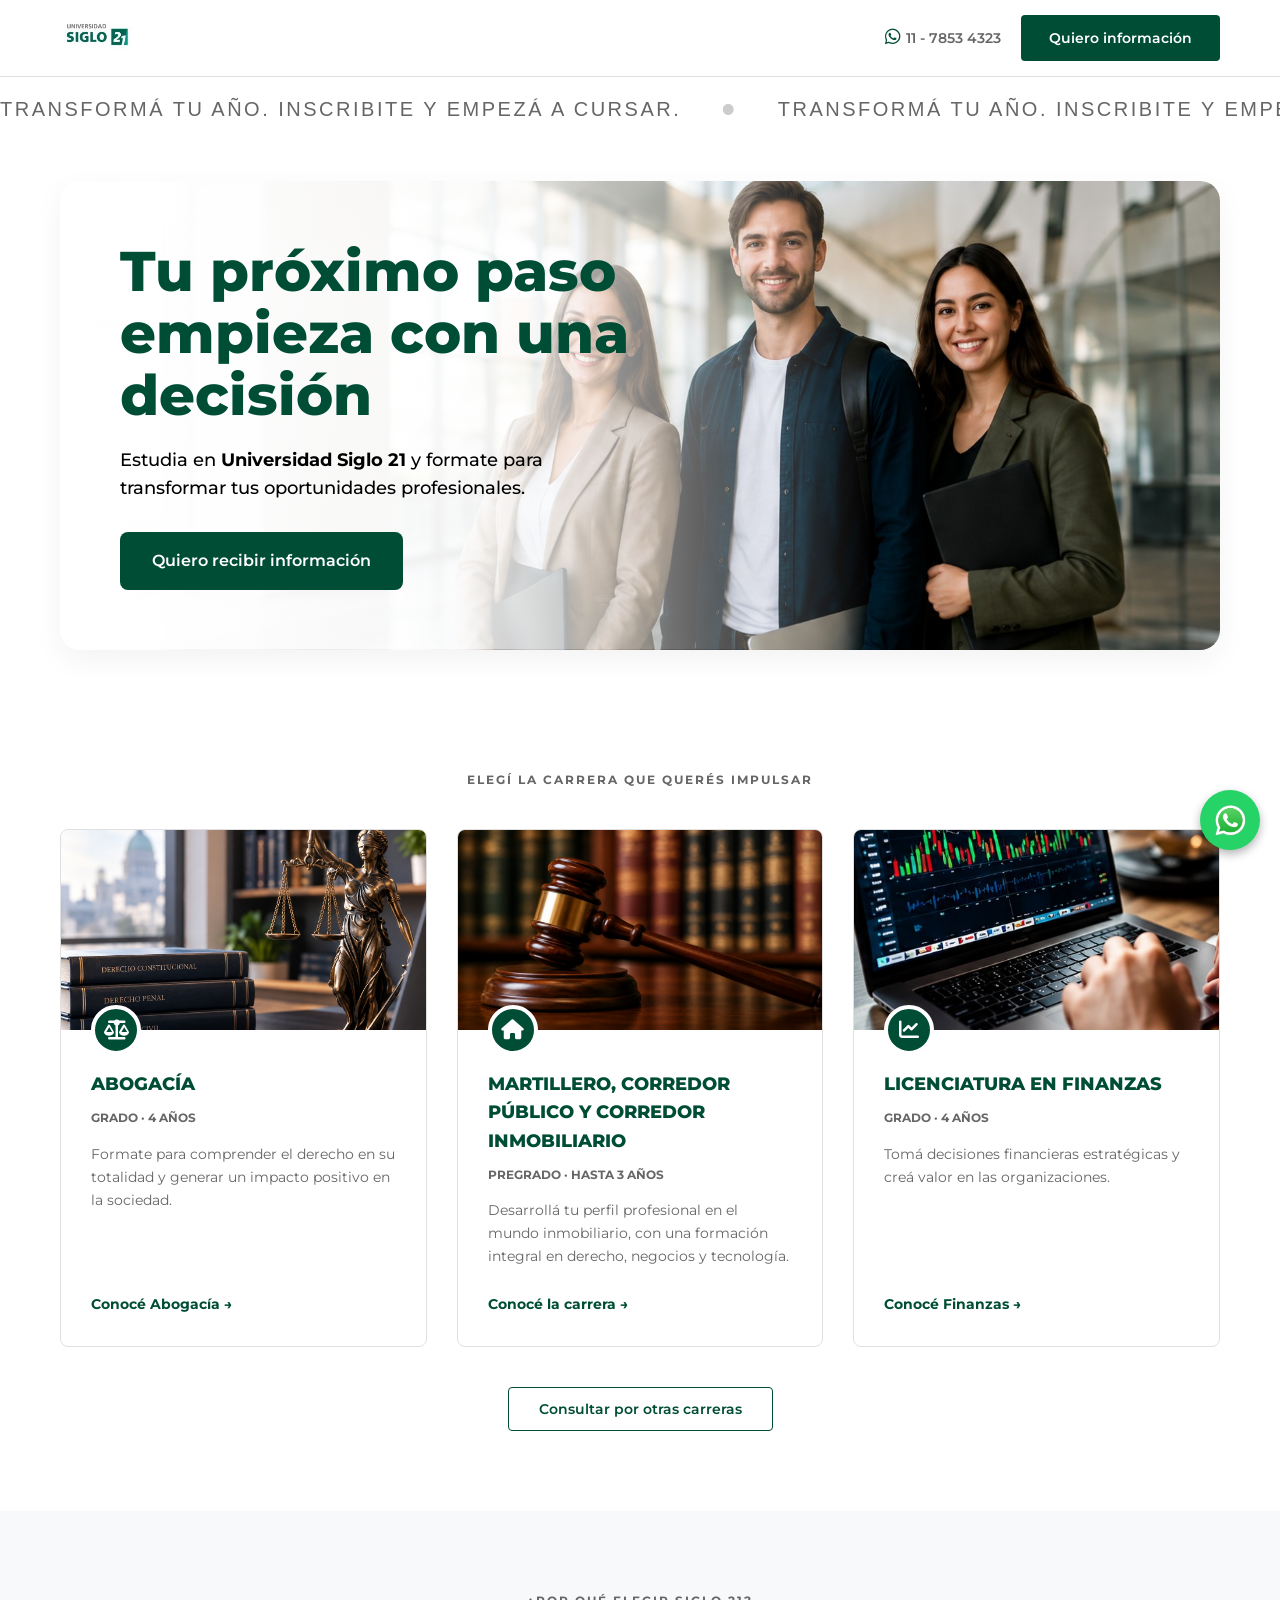
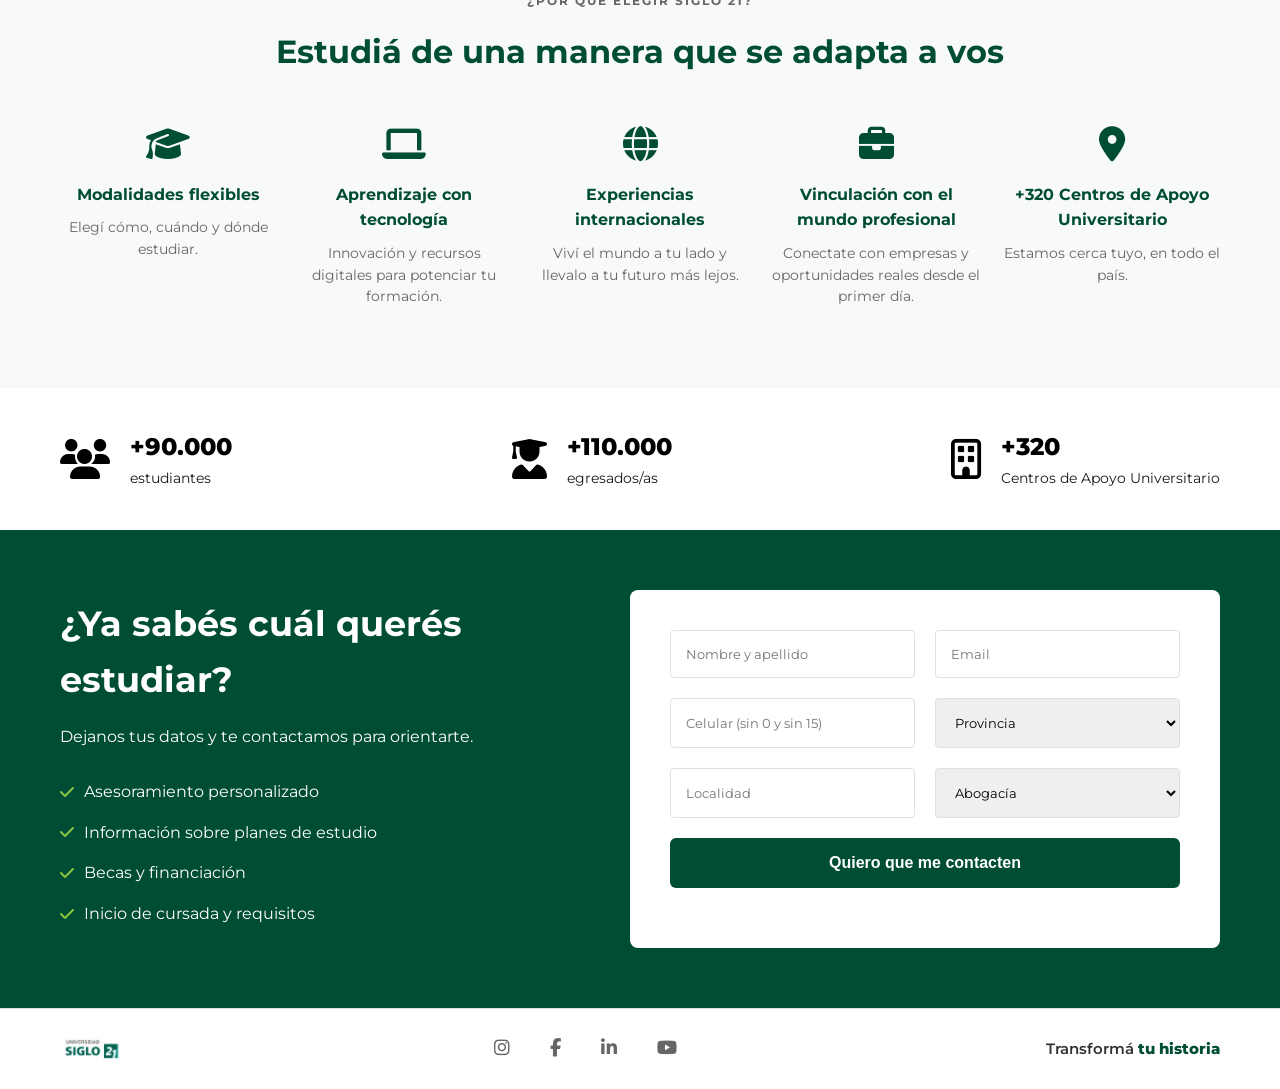
==== index.html @ b7676c25 "version ultima final" ====
<!DOCTYPE html>
<html lang="es">
<head>
    <meta charset="UTF-8">
    <meta name="viewport" content="width=device-width, initial-scale=1.0">
    <title>Inscripciones - Universidad Siglo 21</title>
    <!-- Fuente institucional (Montserrat) -->
    <link href="https://fonts.googleapis.com/css2?family=Montserrat:wght@400;600;700;800&display=swap" rel="stylesheet">
    <!-- Íconos -->
    <link rel="stylesheet" href="https://cdnjs.cloudflare.com/ajax/libs/font-awesome/6.4.0/css/all.min.css">
    <!-- Archivo de estilos -->
    <link rel="stylesheet" href="styles.css">
</head>
<body>

    <!-- HEADER -->
    <header class="header">
        <div class="container header-container">
            <div class="logo">
                <img src="image/logo.png" alt="Universidad Siglo 21">
            </div>
            <div class="header-contact hidden-mobile">
                <a href="https://wa.me/5491178534323?text=Hola%20quiero%20más%20información%20sobre%20las%20carreras" target="_blank" class="whatsapp-link">
                <span class="phone"><i class="fa-brands fa-whatsapp"></i>11 - 7853 4323</span>
                </a>
                <a href="#formulario" class="btn btn-primary">Quiero información</a>
            </div>
        </div>
    </header>

        <!-- MARQUESINA -->

    <div class="marquee-container">
        <div class="marquee-track">
            <!-- Primer bloque de texto -->
            <div class="marquee-content">
                <span>Transformá tu año. Inscribite y empezá a cursar.</span>
                <span class="separator">•</span>
                <span>Transformá tu año. Inscribite y empezá a cursar.</span>
                <span class="separator">•</span>
                <span>Transformá tu año. Inscribite y empezá a cursar.</span>
                <span class="separator">•</span>
            </div>
            <!-- Segundo bloque (clonado para el bucle infinito) -->
            <div class="marquee-content">
                <span>Transformá tu año. Inscribite y empezá a cursar.</span>
                <span class="separator">•</span>
                <span>Transformá tu año. Inscribite y empezá a cursar.</span>
                <span class="separator">•</span>
                <span>Transformá tu año. Inscribite y empezá a cursar.</span>
                <span class="separator">•</span>
            </div>
        </div>
    </div>

    <!-- HERO SECTION -->
    <section class="hero-section">
        <div class="container">
            <div class="hero-banner">
                <div class="hero-content">
                    <h1>Tu próximo paso empieza con una decisión</h1>
                    <p>Estudia en <b>Universidad Siglo 21</b> y formate para transformar tus oportunidades profesionales.</p>
                    <a href="#formulario" class="btn btn-primary btn-large">Quiero recibir información</a>
                </div>
            </div>
        </div>
    </section>

    <!-- CARRERAS SECTION -->
    <section class="carreras">
        <div class="container">
            <p class="subtitle text-center">ELEGÍ LA CARRERA QUE QUERÉS IMPULSAR</p>
            
            <div class="cards-grid">
                <!-- Abogacía -->
                <div class="card">
                    <div class="card-img">
                        <img src="image/abogacia2.jpg" alt="Abogacía">
                        <div class="card-icon"><i class="fa-solid fa-scale-balanced"></i></div>
                    </div>
                    <div class="card-content">
                        <h3>ABOGACÍA</h3>
                        <p class="degree">GRADO · 4 AÑOS</p>
                        <p class="desc">Formate para comprender el derecho en su totalidad y generar un impacto positivo en la sociedad.</p>
                        <a href="abogacia-detalles.html" class="link-arrow">Conocé Abogacía &rarr;</a>
                    </div>
                </div>

                <!-- Martillero -->
                <div class="card">
                    <div class="card-img">
                        <img src="image/martillero2.jpg" alt="Martillero">
                        <div class="card-icon"><i class="fa-solid fa-house"></i></div>
                    </div>
                    <div class="card-content">
                        <h3>MARTILLERO, CORREDOR PÚBLICO Y CORREDOR INMOBILIARIO</h3>
                        <p class="degree">PREGRADO · HASTA 3 AÑOS</p>
                        <p class="desc">Desarrollá tu perfil profesional en el mundo inmobiliario, con una formación integral en derecho, negocios y tecnología.</p>
                        <a href="abogacia-detalles.html" class="link-arrow">Conocé la carrera &rarr;</a>
                    </div>
                </div>

                <!-- Finanzas -->
                <div class="card">
                    <div class="card-img">
                        <img src="image/finanzas.jpg" alt="Finanzas">
                        <div class="card-icon"><i class="fa-solid fa-chart-line"></i></div>
                    </div>
                    <div class="card-content">
                        <h3>LICENCIATURA EN FINANZAS</h3>
                        <p class="degree">GRADO · 4 AÑOS</p>
                        <p class="desc">Tomá decisiones financieras estratégicas y creá valor en las organizaciones.</p>
                        <a href="abogacia-detalles.html" class="link-arrow">Conocé Finanzas &rarr;</a>
                    </div>
                </div>
            </div>
            
            <div class="text-center mt-4">
                <a href="#formulario" class="btn btn-outline">Consultar por otras carreras</a>
            </div>
        </div>
    </section>

    <!-- VENTAJAS SECTION -->
    <section class="ventajas bg-light">
        <div class="container">
            <p class="subtitle text-center">¿POR QUÉ ELEGIR SIGLO 21?</p>
            <h2 class="text-center">Estudiá de una manera que se adapta a vos</h2>
            
            <div class="features-grid">
                <div class="feature-item">
                    <i class="fa-solid fa-graduation-cap"></i>
                    <h4>Modalidades flexibles</h4>
                    <p>Elegí cómo, cuándo y dónde estudiar.</p>
                </div>
                <div class="feature-item">
                    <i class="fa-solid fa-laptop"></i>
                    <h4>Aprendizaje con tecnología</h4>
                    <p>Innovación y recursos digitales para potenciar tu formación.</p>
                </div>
                <div class="feature-item">
                    <i class="fa-solid fa-globe"></i>
                    <h4>Experiencias internacionales</h4>
                    <p>Viví el mundo a tu lado y llevalo a tu futuro más lejos.</p>
                </div>
                <div class="feature-item">
                    <i class="fa-solid fa-briefcase"></i>
                    <h4>Vinculación con el mundo profesional</h4>
                    <p>Conectate con empresas y oportunidades reales desde el primer día.</p>
                </div>
                <div class="feature-item">
                    <i class="fa-solid fa-location-dot"></i>
                    <h4>+320 Centros de Apoyo Universitario</h4>
                    <p>Estamos cerca tuyo, en todo el país.</p>
                </div>
            </div>
        </div>
    </section>

    <!-- STATS BANNER -->
    <section class="stats">
        <div class="container stats-container">
            <div class="stat-item">
                <i class="fa-solid fa-users"></i>
                <div>
                    <strong>+90.000</strong>
                    <span>estudiantes</span>
                </div>
            </div>
            <div class="stat-item">
                <i class="fa-solid fa-user-graduate"></i>
                <div>
                    <strong>+110.000</strong>
                    <span>egresados/as</span>
                </div>
            </div>
            <div class="stat-item">
                <i class="fa-regular fa-building"></i>
                <div>
                    <strong>+320</strong>
                    <span>Centros de Apoyo Universitario</span>
                </div>
            </div>
        </div>
    </section>

    <!-- MODALIDADES SECTION -->
    <!-- <section class="modalidades">
        <div class="container text-center">
            <p class="subtitle">TU CARRERA. TU FORMA DE ESTUDIAR.</p>
            <p class="mod-desc">Elegí la modalidad que mejor se adapta a tu vida.</p>
            
            <div class="mod-grid">
                <div class="mod-item">
                    <div class="mod-icon"><i class="fa-solid fa-laptop"></i></div>
                    <h4>VIRTUAL</h4>
                    <p>Estudiá desde donde estés, con clases en vivo y acceso a nuestra plataforma 24/7.</p>
                </div>
                <div class="mod-item">
                    <div class="mod-icon"><i class="fa-solid fa-users-rectangle"></i></div>
                    <h4>PRESENCIAL</h4>
                    <p>Viví la experiencia universitaria en el aula y compartí con docentes y compañeros.</p>
                </div>
                <div class="mod-item">
                    <div class="mod-icon"><i class="fa-solid fa-desktop"></i></div>
                    <h4>HÍBRIDA</h4>
                    <p>Combiná lo mejor de las dos modalidades y armá tu propio camino de aprendizaje.</p>
                </div>
            </div>
        </div>
    </section> -->

    <!-- FORM SECTION -->
    <section id="formulario" class="contacto-section">
        <div class="container contacto-container">
            <div class="contacto-text">
                <h2>¿Ya sabés cuál querés estudiar?</h2>
                <p>Dejanos tus datos y te contactamos para orientarte.</p>
                <ul class="contacto-list">
                    <li><i class="fa-solid fa-check"></i> Asesoramiento personalizado</li>
                    <li><i class="fa-solid fa-check"></i> Información sobre planes de estudio</li>
                    <li><i class="fa-solid fa-check"></i> Becas y financiación</li>
                    <li><i class="fa-solid fa-check"></i> Inicio de cursada y requisitos</li>
                </ul>
            </div>
            <div class="contacto-form">
                <form action="#">
                    <div class="form-row">
                        <input type="text" placeholder="Nombre y apellido" required>
                        <input type="email" placeholder="Email" required>
                    </div>
                    <div class="form-row">
                        <input type="tel" placeholder="Celular (sin 0 y sin 15)" required>
                        <select required>
                            <option value="" disabled selected>Provincia</option>
                            <option value="Buenos Aires">Buenos Aires</option>
                            <option value="CABA">Ciudad Autónoma de Buenos Aires</option>
                            <option value="Catamarca">Catamarca</option>
                            <option value="Chaco">Chaco</option>
                            <option value="Chubut">Chubut</option>
                            <option value="Córdoba">Córdoba</option>
                            <option value="Corrientes">Corrientes</option>
                            <option value="Entre Ríos">Entre Ríos</option>
                            <option value="Formosa">Formosa</option>
                            <option value="Jujuy">Jujuy</option>
                            <option value="La Pampa">La Pampa</option>
                            <option value="La Rioja">La Rioja</option>
                            <option value="Mendoza">Mendoza</option>
                            <option value="Misiones">Misiones</option>
                            <option value="Neuquén">Neuquén</option>
                            <option value="Río Negro">Río Negro</option>
                            <option value="Salta">Salta</option>
                            <option value="San Juan">San Juan</option>
                            <option value="San Luis">San Luis</option>
                            <option value="Santa Cruz">Santa Cruz</option>
                            <option value="Santa Fe">Santa Fe</option>
                            <option value="Santiago del Estero">Santiago del Estero</option>
                            <option value="Tierra del Fuego">Tierra del Fuego</option>
                            <option value="Tucumán">Tucumán</option>
                        </select>
                    </div>
                    <div class="form-row">
                        <input type="text" placeholder="Localidad" required>
                        <select required>
                            <option value="Abogacía">Abogacía</option>
                            <option value="Actuario">Actuario</option>
                            <option value="Contador Público">Contador Público</option>
                            <option value="Escribanía">Escribanía</option>
                            <option value="Ingeniería en Innovación y Desarrollo">Ingeniería en Innovación y Desarrollo</option>
                            <option value="Licenciatura en Administración">Licenciatura en Administración</option>
                            <option value="Licenciatura en Administración Agraria">Licenciatura en Administración Agraria</option>
                            <option value="Licenciatura en Administración de Infraestructura Tecnológica">Licenciatura en Administración de Infraestructura Tecnológica</option>
                            <option value="Licenciatura en Administración de Servicios de Salud (CCC)">Licenciatura en Administración de Servicios de Salud (CCC)</option>
                            <option value="Licenciatura en Administración Hotelera">Licenciatura en Administración Hotelera</option>
                            <option value="Licenciatura en Administración Pública">Licenciatura en Administración Pública</option>
                            <option value="Licenciatura en Agroinformática">Licenciatura en Agroinformática</option>
                            <option value="Licenciatura en Ambiente y Energías Renovables">Licenciatura en Ambiente y Energías Renovables</option>
                            <option value="Licenciatura en Antropología Organizacional">Licenciatura en Antropología Organizacional</option>
                            <option value="Licenciatura en Bioinformática">Licenciatura en Bioinformática</option>
                            <option value="Licenciatura en Ciencia de Datos">Licenciatura en Ciencia de Datos</option>
                            <option value="Licenciatura en Ciencia Política y Gobierno">Licenciatura en Ciencia Política y Gobierno</option>
                            <option value="Licenciatura en Comercialización (Marketing)">Licenciatura en Comercialización (Marketing)</option>
                            <option value="Licenciatura en Comercialización (Marketing) / Tec. en Marketing Digital">Licenciatura en Comercialización (Marketing) / Tec. en Marketing Digital</option>
                            <option value="Licenciatura en Comercio Internacional">Licenciatura en Comercio Internacional</option>
                            <option value="Licenciatura en Criminología y Ciberseguridad">Licenciatura en Criminología y Ciberseguridad</option>
                            <option value="Licenciatura en Criminología y Seguridad">Licenciatura en Criminología y Seguridad</option>
                            <option value="Licenciatura en Desarrollo de Negocios Inmobiliarios">Licenciatura en Desarrollo de Negocios Inmobiliarios</option>
                            <option value="Licenciatura en Diseño de Indumentaria y Textil">Licenciatura en Diseño de Indumentaria y Textil</option>
                            <option value="Licenciatura en Educación (CCC)">Licenciatura en Educación (CCC)</option>
                            <option value="Licenciatura en Educación y Nuevas Tecnologías">Licenciatura en Educación y Nuevas Tecnologías</option>
                            <option value="Licenciatura en Emprendimiento (CCC)">Licenciatura en Emprendimiento (CCC)</option>
                            <option value="Licenciatura en Finanzas">Licenciatura en Finanzas</option>
                            <option value="Licenciatura en Gerontología (CCC)">Licenciatura en Gerontología (CCC)</option>
                            <option value="Licenciatura en Gestión de la Información">Licenciatura en Gestión de la Información</option>
                            <option value="Licenciatura en Gestión de Recursos Humanos">Licenciatura en Gestión de Recursos Humanos</option>
                            <option value="Licenciatura en Gestión Deportiva">Licenciatura en Gestión Deportiva</option>
                            <option value="Licenciatura en Gestión Turística">Licenciatura en Gestión Turística</option>
                            <option value="Licenciatura en Hidrocarburos y Geociencias">Licenciatura en Hidrocarburos y Geociencias</option>
                            <option value="Licenciatura en Higiene, Seguridad y Medio Ambiente del Trabajo">Licenciatura en Higiene, Seguridad y Medio Ambiente del Trabajo</option>
                            <option value="Licenciatura en Informática">Licenciatura en Informática</option>
                            <option value="Licenciatura en Inteligencia Artificial y Robótica">Licenciatura en Inteligencia Artificial y Robótica</option>
                            <option value="Licenciatura en Inteligencia de Negocios Digitales">Licenciatura en Inteligencia de Negocios Digitales</option>
                            <option value="Licenciatura en Logística Global">Licenciatura en Logística Global</option>
                            <option value="Licenciatura en Matemática">Licenciatura en Matemática</option>
                            <option value="Licenciatura en Negocios Digitales">Licenciatura en Negocios Digitales</option>
                            <option value="Licenciatura en Negocios Inmobiliarios (CCC)">Licenciatura en Negocios Inmobiliarios (CCC)</option>
                            <option value="Licenciatura en Nutrición">Licenciatura en Nutrición</option>
                            <option value="Licenciatura en Periodismo">Licenciatura en Periodismo</option>
                            <option value="Licenciatura en Producción de Bioimágenes">Licenciatura en Producción de Bioimágenes</option>
                            <option value="Licenciatura en Psicología">Licenciatura en Psicología</option>
                            <option value="Licenciatura en Psicopedagogía (CCC)">Licenciatura en Psicopedagogía (CCC)</option>
                            <option value="Licenciatura en Publicidad">Licenciatura en Publicidad</option>
                            <option value="Licenciatura en Relaciones Internacionales">Licenciatura en Relaciones Internacionales</option>
                            <option value="Licenciatura en Relaciones Públicas e Institucionales">Licenciatura en Relaciones Públicas e Institucionales</option>
                            <option value="Licenciatura en Seguridad Informática">Licenciatura en Seguridad Informática</option>
                            <option value="Licenciatura en Tecnología de los Alimentos">Licenciatura en Tecnología de los Alimentos</option>
                            <option value="Licenciatura en Terapia Ocupacional y Desarrollo Humano">Licenciatura en Terapia Ocupacional y Desarrollo Humano</option>
                            <option value="Martillero, Corredor Público y Corredor Inmobiliario">Martillero, Corredor Público y Corredor Inmobiliario</option>
                            <option value="Procurador">Procurador</option>
                            <option value="Profesorado Universitario para el Nivel Secundario y Superior">Profesorado Universitario para el Nivel Secundario y Superior</option>
                            <option value="Tecnicatura Superior en Cloud Administration">Tecnicatura Superior en Cloud Administration</option>
                            <option value="Tecnicatura Superior en Customer Experience">Tecnicatura Superior en Customer Experience</option>
                            <option value="Tecnicatura Superior en Inbound Marketing">Tecnicatura Superior en Inbound Marketing</option>
                            <option value="Tecnicatura Superior en Programación">Tecnicatura Superior en Programación</option>
                            <option value="Tecnicatura Superior en Quality Assurance">Tecnicatura Superior en Quality Assurance</option>
                            <option value="Tecnicatura Superior en Seguros">Tecnicatura Superior en Seguros</option>
                            <option value="Tecnicatura Universitaria en Administración de la Propiedad Horizontal y Conjuntos Inmobiliarios">Tecnicatura Universitaria en Administración de la Propiedad Horizontal y Conjuntos Inmobiliarios</option>
                            <option value="Tecnicatura Universitaria en Administración y Gestión de Políticas Públicas">Tecnicatura Universitaria en Administración y Gestión de Políticas Públicas</option>
                            <option value="Tecnicatura Universitaria en Administración y Gestión Tributaria">Tecnicatura Universitaria en Administración y Gestión Tributaria</option>
                            <option value="Tecnicatura Universitaria en Atención Prehospitalaria de Emergencias">Tecnicatura Universitaria en Atención Prehospitalaria de Emergencias</option>
                            <option value="Tecnicatura Universitaria en Dirección de Equipos de Ventas">Tecnicatura Universitaria en Dirección de Equipos de Ventas</option>
                            <option value="Tecnicatura Universitaria en Dirección de Protocolo, Organización de Eventos y RRPP">Tecnicatura Universitaria en Dirección de Protocolo, Organización de Eventos y RRPP</option>
                            <option value="Tecnicatura Universitaria en Diseño y Animación Digital">Tecnicatura Universitaria en Diseño y Animación Digital</option>
                            <option value="Tecnicatura Universitaria en Diseño y Desarrollo de Videojuegos">Tecnicatura Universitaria en Diseño y Desarrollo de Videojuegos</option>
                            <option value="Tecnicatura Universitaria en Enfermería">Tecnicatura Universitaria en Enfermería</option>
                            <option value="Tecnicatura Universitaria en Estadística Aplicada y Análisis Avanzado">Tecnicatura Universitaria en Estadística Aplicada y Análisis Avanzado</option>
                            <option value="Tecnicatura Universitaria en Gestión Administrativa de Servicios de Salud">Tecnicatura Universitaria en Gestión Administrativa de Servicios de Salud</option>
                            <option value="Tecnicatura Universitaria en Gestión Contable e Impositiva">Tecnicatura Universitaria en Gestión Contable e Impositiva</option>
                            <option value="Tecnicatura Universitaria en Gestión de Empresas Familiares">Tecnicatura Universitaria en Gestión de Empresas Familiares</option>
                            <option value="Tecnicatura Universitaria en Gestión de Moda">Tecnicatura Universitaria en Gestión de Moda</option>
                            <option value="Tecnicatura Universitaria en Gestión de Recursos Turísticos">Tecnicatura Universitaria en Gestión de Recursos Turísticos</option>
                            <option value="Tecnicatura Universitaria en Gestión y Auditorías Ambientales">Tecnicatura Universitaria en Gestión y Auditorías Ambientales</option>
                            <option value="Tecnicatura Universitaria en Hidrocarburos y Geociencias">Tecnicatura Universitaria en Hidrocarburos y Geociencias</option>
                            <option value="Tecnicatura Universitaria en Higiene y Seguridad Laboral">Tecnicatura Universitaria en Higiene y Seguridad Laboral</option>
                            <option value="Tecnicatura Universitaria en Investigación de la Escena del Crimen">Tecnicatura Universitaria en Investigación de la Escena del Crimen</option>
                            <option value="Tecnicatura Universitaria en Marketing y Publicidad Digital">Tecnicatura Universitaria en Marketing y Publicidad Digital</option>
                            <option value="Tecnicatura Universitaria en Negocios Agroecológicos">Tecnicatura Universitaria en Negocios Agroecológicos</option>
                            <option value="Tecnicatura Universitaria en Promoción Comunitaria en Niñez y Adolescencia">Tecnicatura Universitaria en Promoción Comunitaria en Niñez y Adolescencia</option>
                            <option value="Tecnicatura Universitaria en Redes Informáticas y Telecomunicaciones">Tecnicatura Universitaria en Redes Informáticas y Telecomunicaciones</option>
                            <option value="Tecnicatura Universitaria en Relaciones Laborales">Tecnicatura Universitaria en Relaciones Laborales</option>
                            <option value="Tecnicatura Universitaria en Responsabilidad y Gestión Social">Tecnicatura Universitaria en Responsabilidad y Gestión Social</option>
                        </select>
                    </div>
                    <div class="form-row">
                    <button type="submit" class="btn btn-primary btn-block">Quiero que me contacten</button>
                </form>
            </div>
        </div>
    </section>

    <!-- FOOTER INSTITUCIONAL -->
    <footer class="bottom-footer">
        <div class="container footer-flex">
            <!-- Logo -->
            <div class="footer-logo">
                <img src="image/logo.png" alt="Universidad Siglo 21">
            </div>
            <!-- Redes Sociales -->
            <div class="footer-social">
                <a href="#"><i class="fa-brands fa-instagram"></i></a>
                <a href="#"><i class="fa-brands fa-facebook-f"></i></a>
                <a href="#"><i class="fa-brands fa-linkedin-in"></i></a>
                <a href="#"><i class="fa-brands fa-youtube"></i></a>              
            </div>
            
            <!-- Texto -->
            <div class="footer-text">
                <p>Transformá <span class="highlight">tu historia</span></p>
            </div>
        </div>
        <!-- ICONO WHATSAPP FLOTANTE -->
         <a href="https://wa.me/5491178534323?text=Hola%20quiero%20más%20información%20sobre%20las%20carreras" class="whatsapp-flotante" target="_blank" rel="noopener">
  <img src="./image/iconowhatsapp.jpg" alt="WhatsApp" />
</a>

<style>
.whatsapp-flotante {
  position: fixed;
  bottom: 50px;
  right: 20px;
  width: 60px;
  height: 60px;
  background-color: #25d366;
  border-radius: 50%;
  display: flex;
  align-items: center;
  justify-content: center;
  box-shadow: 0 4px 10px rgba(0,0,0,0.3);
  z-index: 9999;
}
.whatsapp-flotante img {
  width: 35px;
  height: 35px;
}
</style>

<!-- FIN ICONO WHATSAPP FLOTANTE -->

    </footer>

</body>
</html>
---- styles.css ----
/* ===============================
   VARIABLES Y RESET
   =============================== */
:root {
    --color-primary: #004d35; /* Verde oscuro institucional */
    --color-primary-hover: #003323;
    --color-light: #f8f9fa;
    --color-dark: #333333;
    --color-gray: #666666;
    --color-border: #e0e0e0;
    --font-main: 'Montserrat', sans-serif;
}

* {
    margin: 0;
    padding: 0;
    box-sizing: border-box;
}

body {
    font-family: var(--font-main);
    color: var(--color-dark);
    line-height: 1.6;
    background-color: #ffffff;
}

a { text-decoration: none; }
.container { max-width: 1200px; margin: 0 auto; padding: 0 20px; }
.text-center { text-align: center; }
.mt-4 { margin-top: 40px; }
.bg-light { background-color: var(--color-light); }

/* Tipografía general */
h1, h2, h3, h4 { color: var(--color-primary); font-weight: 700; }
.subtitle { font-size: 12px; font-weight: 700; letter-spacing: 2px; color: var(--color-gray); margin-bottom: 15px; text-transform: uppercase; }

/* Botones */
.btn { display: inline-block; padding: 12px 28px; border-radius: 4px; font-weight: 600; font-size: 14px; transition: all 0.3s ease; text-align: center; cursor: pointer; border: none; }
.btn-primary { background-color: var(--color-primary); color: #fff; }
.btn-primary:hover { background-color: var(--color-primary-hover); }
.btn-large { padding: 16px 32px; font-size: 16px; border-radius: 8px; }
.btn-outline { border: 1px solid var(--color-primary); color: var(--color-primary); background: transparent; padding: 10px 30px;}
.btn-outline:hover { background-color: var(--color-primary); color: #fff; }
.btn-block { width: 100%; display: block; padding: 16px; font-size: 16px; border-radius: 6px;}

/* ===============================
   HEADER
   =============================== */
.header { border-bottom: 1px solid var(--color-border); padding: 15px 0; background: #fff; position: sticky; top: 0; z-index: 100;}
.header-container { display: flex; justify-content: space-between; align-items: center; }
.logo img { height: 35px; }
.header-contact { display: flex; align-items: center; gap: 20px; }
.phone { font-weight: 600; color: var(--color-gray); font-size: 14px;}
.phone i { color: var(--color-primary); font-size: 18px; margin-right: 5px; }

/* ===============================
   HERO BANNER (CON DEGRADADO Y BORDES)
   =============================== */
.hero-section {
    padding: 40px 0;
    background-color: #fff;
}
.hero-banner {
    /* Aquí se genera el degradado lineal (blanco a transparente) y se superpone a la imagen */
    background-image: linear-gradient(to right, rgba(255, 255, 255, 1) 0%, rgba(255, 255, 255, 0.9) 35%, rgba(255, 255, 255, 0) 70%), url('image/hero.jpg');
    background-position: center right;
    background-size: cover;
    background-repeat: no-repeat;
    border-radius: 20px; /* Bordes redondeados */
    min-height: 450px;
    display: flex;
    align-items: center;
    box-shadow: 0 10px 30px rgba(0,0,0,0.05);
}
.hero-content {
    width: 55%;
    padding: 60px;
}
.hero-content h1 { font-size: 3.5rem; line-height: 1.1; margin-bottom: 20px; font-weight: 800;}
.hero-content p { font-size: 1.1rem; color: black; margin-bottom: 30px; font-weight: 500;}

/* ===============================
   CARRERAS CARDS
   =============================== */
.carreras { padding: 80px 0; }
.cards-grid { display: grid; grid-template-columns: repeat(3, 1fr); gap: 30px; margin-top: 40px; }
.card { border: 1px solid var(--color-border); background: #fff; display: flex; flex-direction: column; transition: transform 0.3s; border-radius: 8px; overflow: hidden; }
.card:hover { transform: translateY(-5px); box-shadow: 0 10px 20px rgba(0,0,0,0.05); }
.card-img { height: 200px; position: relative; }
.card-img img { width: 100%; height: 100%; object-fit: cover; }
.card-icon { position: absolute; bottom: -25px; left: 30px; width: 50px; height: 50px; background: var(--color-primary); color: #fff; border-radius: 50%; display: flex; align-items: center; justify-content: center; font-size: 20px; border: 4px solid #fff; }
.card-content { padding: 40px 30px 30px 30px; flex-grow: 1; display: flex; flex-direction: column; }
.card-content h3 { font-size: 1.1rem; margin-bottom: 10px; font-weight: 800; }
.degree { font-size: 0.75rem; color: var(--color-gray); font-weight: 700; margin-bottom: 15px; }
.desc { font-size: 0.9rem; color: var(--color-gray); margin-bottom: 25px; flex-grow: 1; }
.link-arrow { color: var(--color-primary); font-weight: 700; font-size: 0.9rem; transition: gap 0.3s; display: inline-flex; align-items: center; gap: 5px;}
.link-arrow:hover { gap: 10px; }

/* ===============================
   VENTAJAS
   =============================== */
.ventajas { padding: 80px 0; }
.ventajas h2 { font-size: 2rem; margin-bottom: 50px; }
.features-grid { display: grid; grid-template-columns: repeat(5, 1fr); gap: 20px; text-align: center; }
.feature-item i { font-size: 35px; color: var(--color-primary); margin-bottom: 20px; }
.feature-item h4 { font-size: 1rem; margin-bottom: 10px; }
.feature-item p { font-size: 0.85rem; color: var(--color-gray); }

/* ===============================
   STATS BANNER
   =============================== */
.stats {color: black; padding: 40px 0; }
.stats-container { display: flex; justify-content: space-between; align-items: center; }
.stat-item { display: flex; align-items: center; gap: 20px; }
.stat-item i { font-size: 40px; }
.stat-item div { display: flex; flex-direction: column; }
.stat-item strong { font-size: 1.5rem; font-weight: 800; }
.stat-item span { font-size: 0.9rem; opacity: 0.9; }

/* ===============================
   MODALIDADES
   =============================== */
.modalidades { padding: 80px 0; }
.mod-desc { font-size: 1.2rem; color: var(--color-primary); font-weight: 600; margin-bottom: 50px; }
.mod-grid { display: grid; grid-template-columns: repeat(3, 1fr); gap: 40px; text-align: center; }
.mod-icon { width: 80px; height: 80px; border: 2px solid var(--color-border); border-radius: 50%; display: flex; align-items: center; justify-content: center; font-size: 30px; color: var(--color-primary); margin: 0 auto 20px auto; }
.mod-item h4 { margin-bottom: 15px; letter-spacing: 1px; }
.mod-item p { color: var(--color-gray); font-size: 0.9rem; }

/* ===============================
   FORMULARIO
   =============================== */
.contacto-section { background-color: var(--color-primary); color: #fff; padding: 60px 0; }
.contacto-container { display: flex; gap: 60px; align-items: center; }
.contacto-text { flex: 1; }
.contacto-text h2 { color: #fff; font-size: 2.2rem; margin-bottom: 15px; }
.contacto-list { list-style: none; margin-top: 30px; }
.contacto-list li { margin-bottom: 15px; font-size: 1rem; display: flex; align-items: center; gap: 10px; }
.contacto-list i { color: #8cc63f; } /* Check verde claro */

.contacto-form { flex: 1; background: #fff; padding: 40px; border-radius: 8px; }
.form-row { display: flex; gap: 20px; margin-bottom: 20px; }
.form-row input, .form-row select { width: 100%; padding: 15px; border: 1px solid var(--color-border); border-radius: 4px; font-family: var(--font-main); outline: none; }
.form-row input:focus, .form-row select:focus { border-color: var(--color-primary); }

/* ===============================
   FOOTER (REDES Y TEXTO)
   =============================== */
.bottom-footer { padding: 25px 0; background-color: #fff; border-top: 1px solid var(--color-border); }
.footer-flex { display: flex; justify-content: space-between; align-items: center; }
.footer-logo img { height: 30px; width: auto; display: block; }
.footer-social { display: flex; gap: 40px; }
.footer-social a { color: var(--color-gray); font-size: 18px; transition: color 0.3s ease; }
.footer-social a:hover { color: var(--color-primary); }
.footer-text p { font-size: 15px; color: var(--color-dark); font-weight: 600; }
.footer-text .highlight { color: var(--color-primary); font-weight: 800; }

/* ===============================
   RESPONSIVE (MÓVIL)
   =============================== */
@media (max-width: 992px) {
    .hero-banner { background-image: linear-gradient(to bottom, rgba(255, 255, 255, 0.95) 0%, rgba(255, 255, 255, 0.8) 50%, rgba(255, 255, 255, 0) 100%), url('image/hero.jpg'); align-items: flex-start; }
    .hero-content { width: 100%; padding: 40px 20px; text-align: center; }
    .hero-content h1 { font-size: 2.5rem; }
    .cards-grid, .mod-grid, .contacto-container { grid-template-columns: 1fr; flex-direction: column; }
    .features-grid { grid-template-columns: repeat(2, 1fr); }
    .stats-container { flex-direction: column; gap: 30px; align-items: flex-start; }
    .hidden-mobile { display: none; }
    .form-row { flex-direction: column; }
    .footer-flex { flex-direction: column; gap: 20px; text-align: center; }
}
@media (max-width: 576px) {
    .features-grid { grid-template-columns: 1fr; }
}

<!-- MARQUESINA -->

.marquee-container {
    width: 100%;
    overflow: hidden;
    background-color: #f8f9fa; /* Fondo gris muy claro */
    border-top: 1px solid #e0e0e0;
    border-bottom: 1px solid #e0e0e0;
    padding: 16px 0;
    display: flex;
}

.marquee-track {
    display: flex;
    width: fit-content;
    /* 20s es la velocidad. Reducí el número para que vaya más rápido */
    animation: scroll-marquee 35s linear infinite; 
}

.marquee-content {
    display: flex;
    align-items: center;
    white-space: nowrap;
}

.marquee-content span {
    font-family: 'Inter', 'Segoe UI', Helvetica, sans-serif;
    font-size: 20px;
    font-weight: 500;
    letter-spacing: 2.5px; /* Espaciado elegante */
    color: #666666; /* Gris oscuro para el texto */
    text-transform: uppercase;
}

.marquee-content .separator {
    margin: 0 40px; /* Separación entre cada frase */
    color: #cccccc; /* Gris claro para el punto separador */
    font-size: 40px;
}

/* La animación mueve el track exactamente a la mitad (el tamaño de un bloque) 
   para reiniciar el ciclo de forma invisible */
@keyframes scroll-marquee {
    0% {
        transform: translateX(-50%);
    }
    100% {
        transform: translateX(0);
    }
}
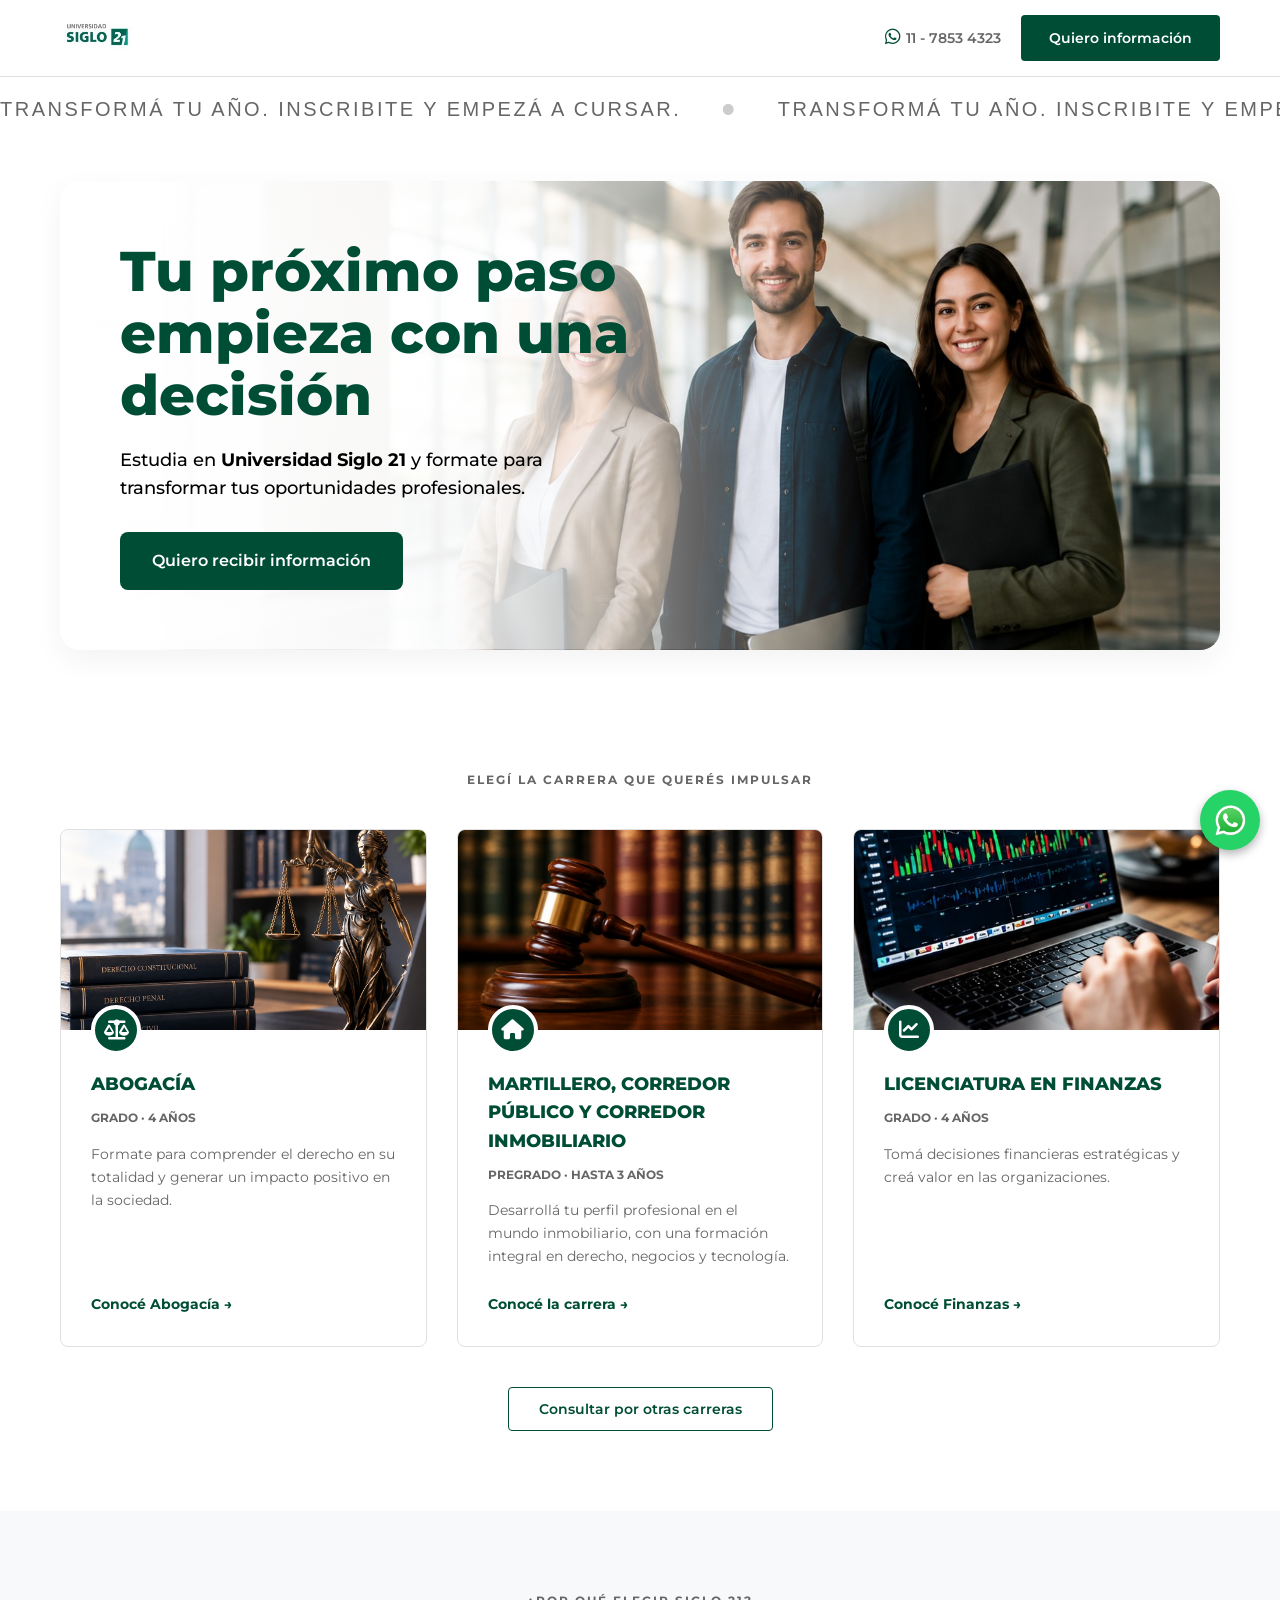
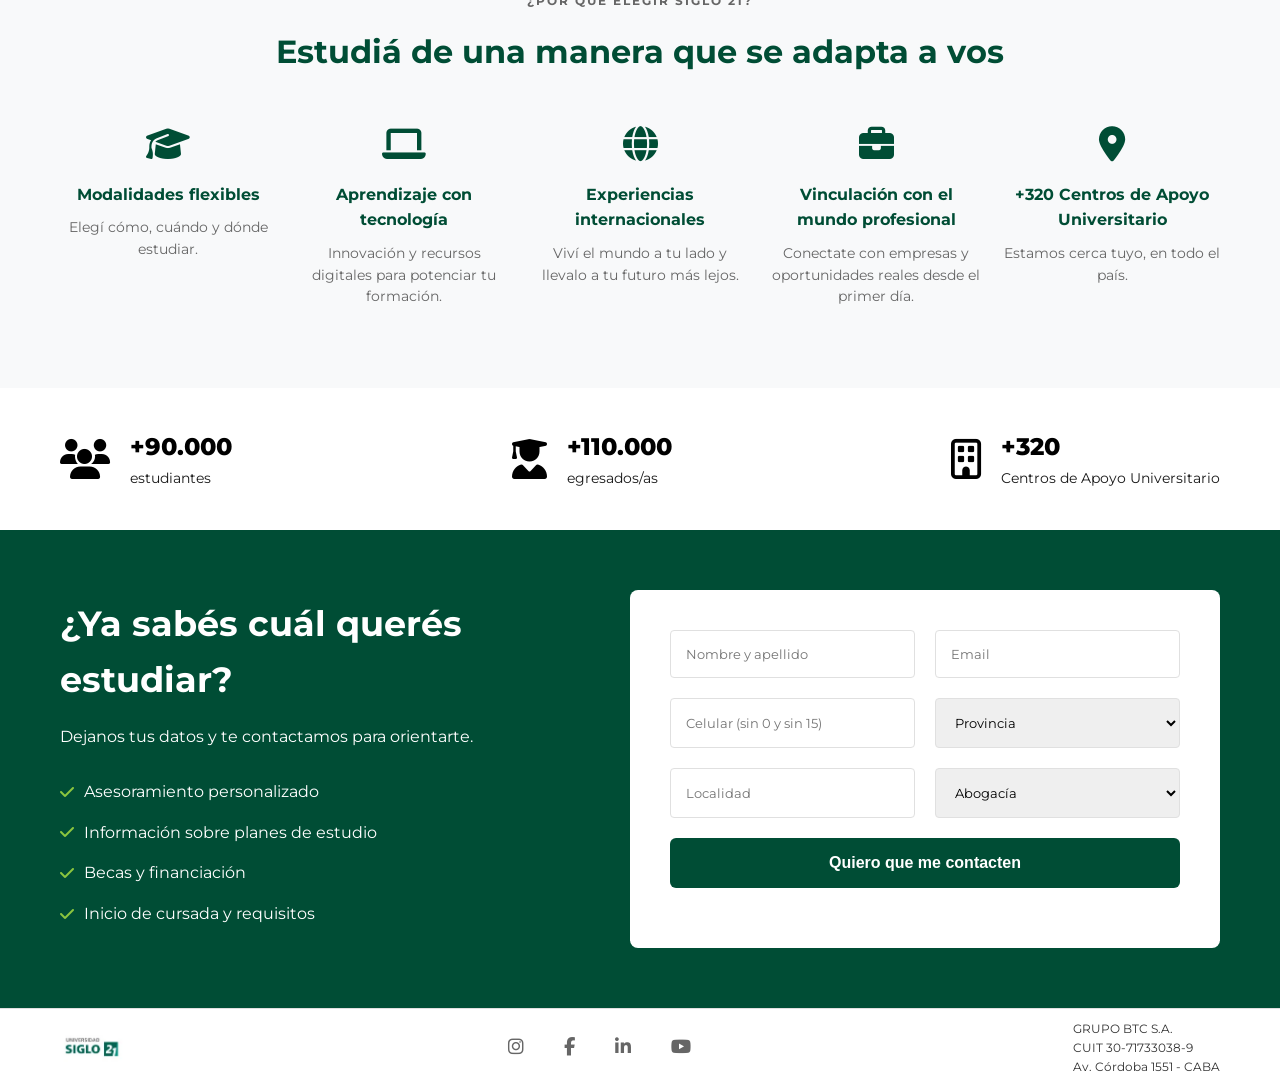
==== commit 0547df7f: "v2.0" ====
--- a/index.html
+++ b/index.html
@@ -375,7 +375,11 @@
             
             <!-- Texto -->
             <div class="footer-text">
-                <p>Transformá <span class="highlight">tu historia</span></p>
+                <p>
+                    GRUPO BTC S.A.<br>
+                    CUIT 30-71733038-9<br>
+                    Av. Córdoba 1551 - CABA<br>
+                </p>
             </div>
         </div>
         <!-- ICONO WHATSAPP FLOTANTE -->
--- a/styles.css
+++ b/styles.css
@@ -146,14 +146,14 @@
 /* ===============================
    FOOTER (REDES Y TEXTO)
    =============================== */
-.bottom-footer { padding: 25px 0; background-color: #fff; border-top: 1px solid var(--color-border); }
+.bottom-footer { padding: 10px 0; background-color: #fff; border-top: 1px solid var(--color-border); }
 .footer-flex { display: flex; justify-content: space-between; align-items: center; }
 .footer-logo img { height: 30px; width: auto; display: block; }
 .footer-social { display: flex; gap: 40px; }
 .footer-social a { color: var(--color-gray); font-size: 18px; transition: color 0.3s ease; }
 .footer-social a:hover { color: var(--color-primary); }
-.footer-text p { font-size: 15px; color: var(--color-dark); font-weight: 600; }
-.footer-text .highlight { color: var(--color-primary); font-weight: 800; }
+.footer-text p { font-size: 12px; color: var(--color-dark); font-weight: 400; }
+
 
 /* ===============================
    RESPONSIVE (MÓVIL)
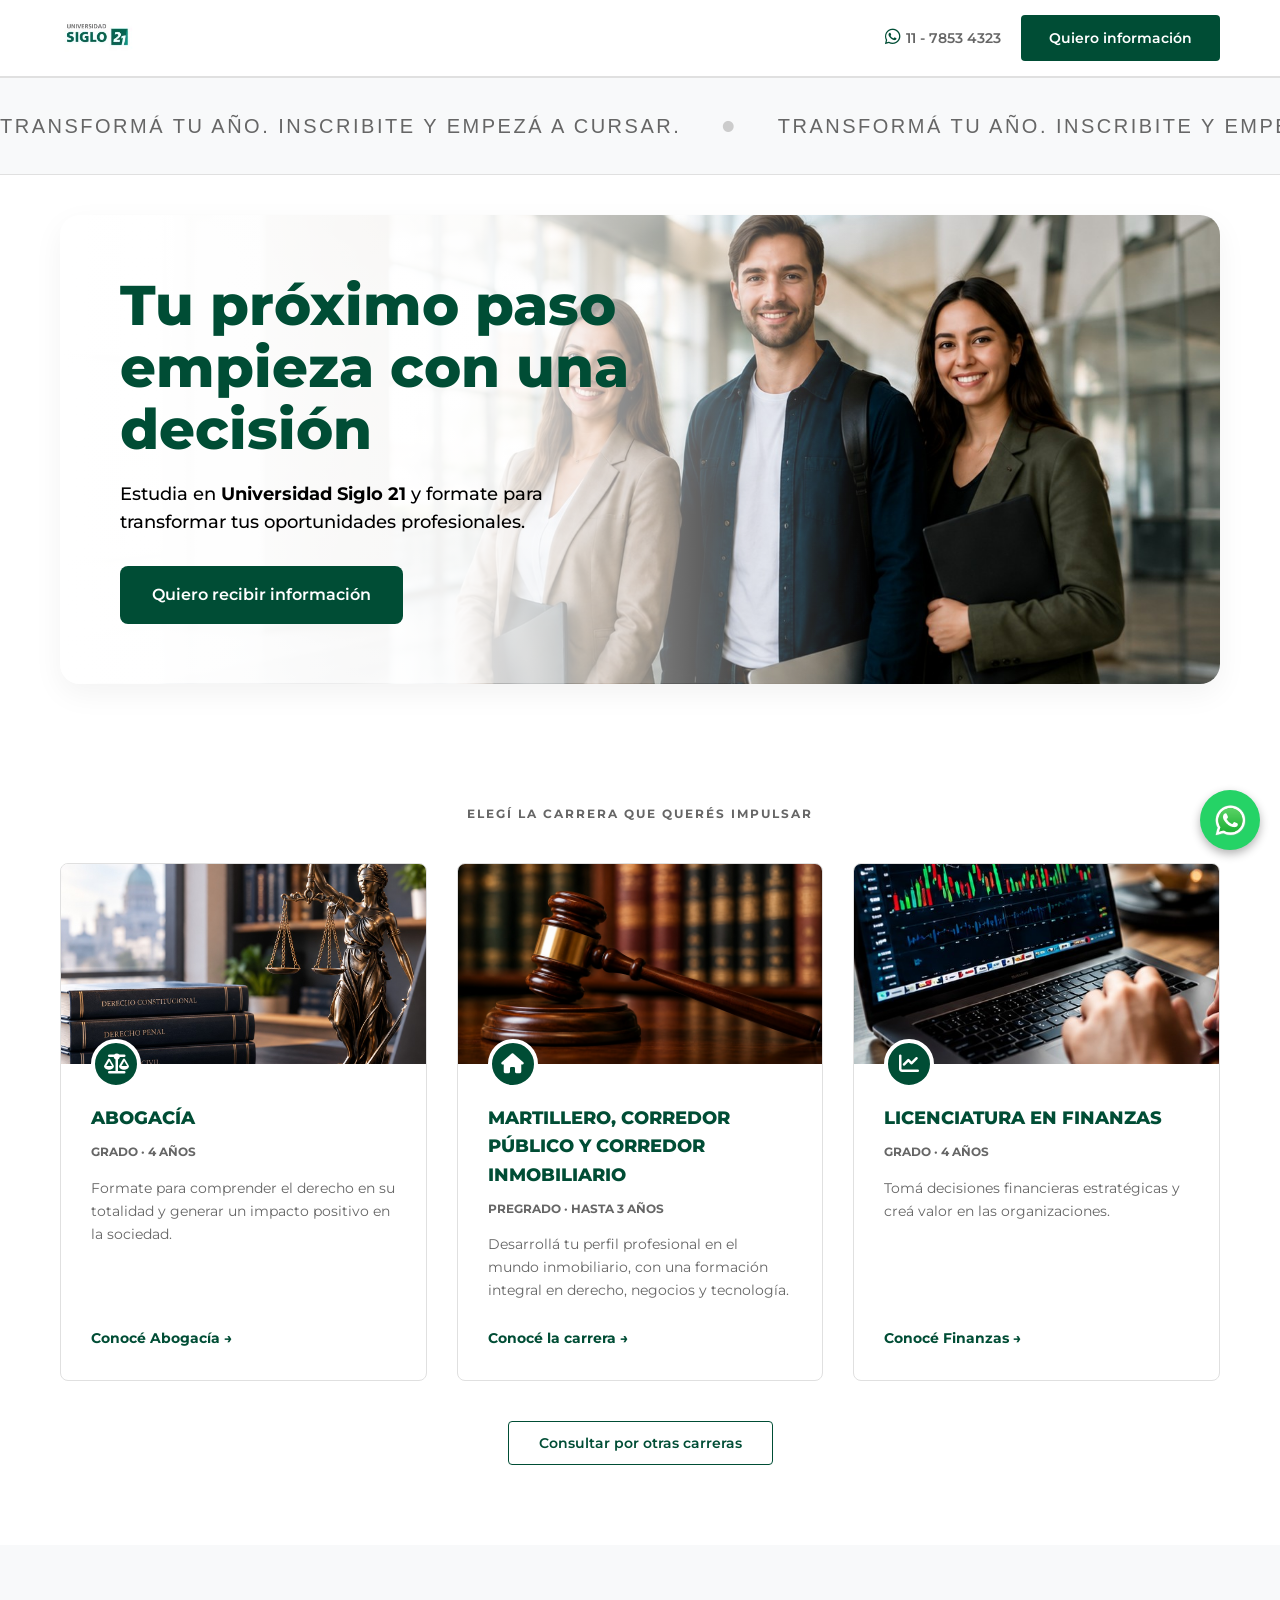
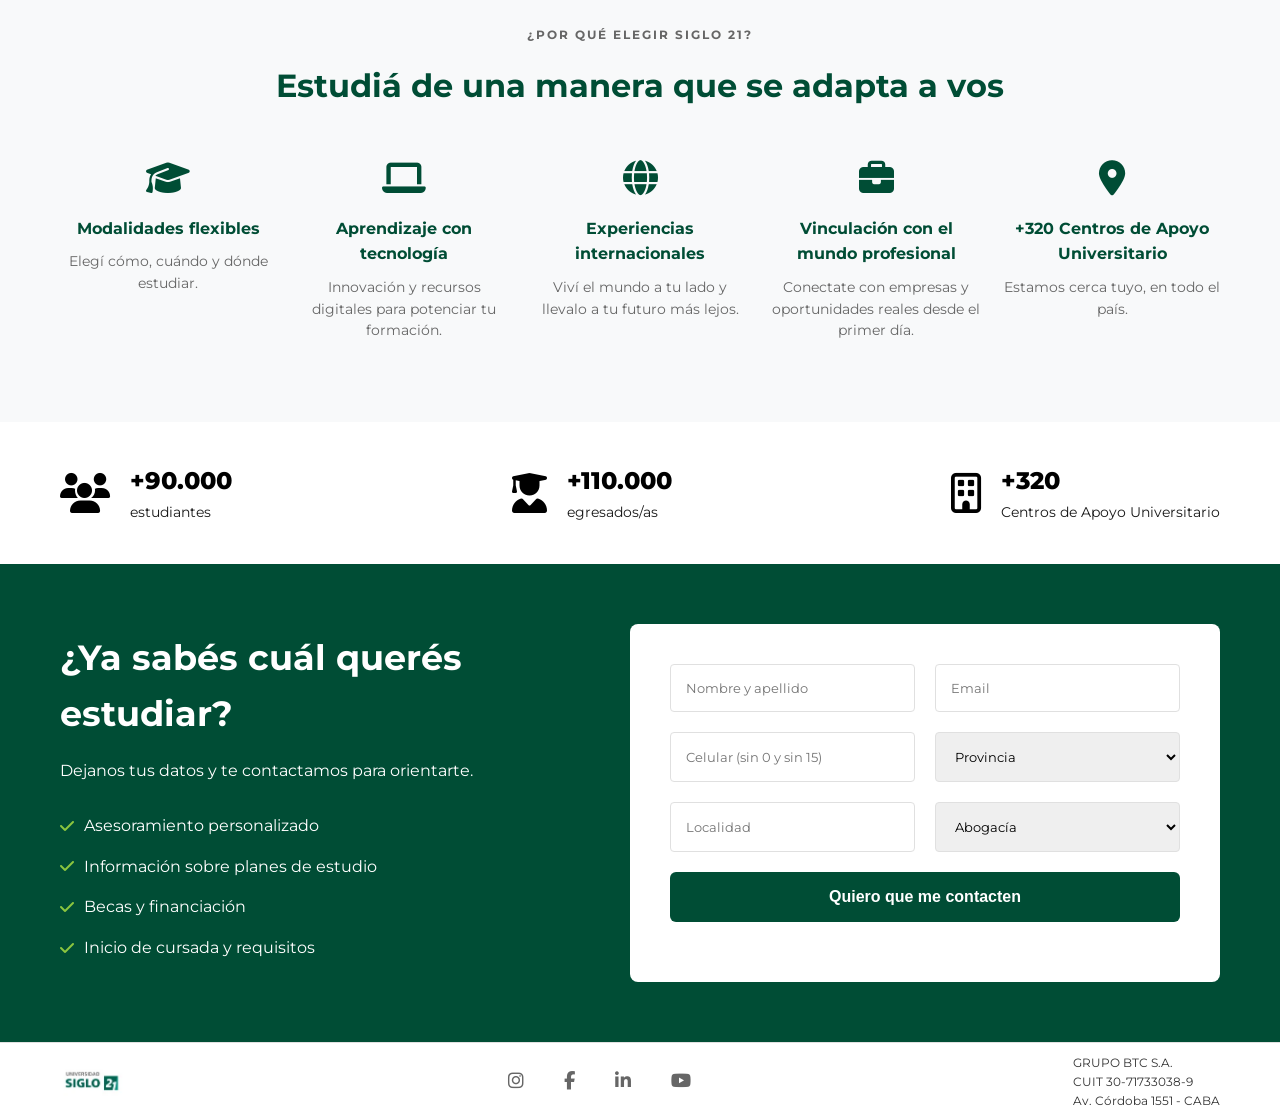
==== commit e0ef497e: "final completo" ====
--- a/index.html
+++ b/index.html
@@ -96,7 +96,7 @@
                         <h3>MARTILLERO, CORREDOR PÚBLICO Y CORREDOR INMOBILIARIO</h3>
                         <p class="degree">PREGRADO · HASTA 3 AÑOS</p>
                         <p class="desc">Desarrollá tu perfil profesional en el mundo inmobiliario, con una formación integral en derecho, negocios y tecnología.</p>
-                        <a href="abogacia-detalles.html" class="link-arrow">Conocé la carrera &rarr;</a>
+                        <a href="martillero-detalles.html" class="link-arrow">Conocé la carrera &rarr;</a>
                     </div>
                 </div>
 
@@ -110,7 +110,7 @@
                         <h3>LICENCIATURA EN FINANZAS</h3>
                         <p class="degree">GRADO · 4 AÑOS</p>
                         <p class="desc">Tomá decisiones financieras estratégicas y creá valor en las organizaciones.</p>
-                        <a href="abogacia-detalles.html" class="link-arrow">Conocé Finanzas &rarr;</a>
+                        <a href="finanzas-detalles.html" class="link-arrow">Conocé Finanzas &rarr;</a>
                     </div>
                 </div>
             </div>
--- a/styles.css
+++ b/styles.css
@@ -173,7 +173,7 @@
     .features-grid { grid-template-columns: 1fr; }
 }
 
-<!-- MARQUESINA -->
+/* <!-- MARQUESINA --> */
 
 .marquee-container {
     width: 100%;
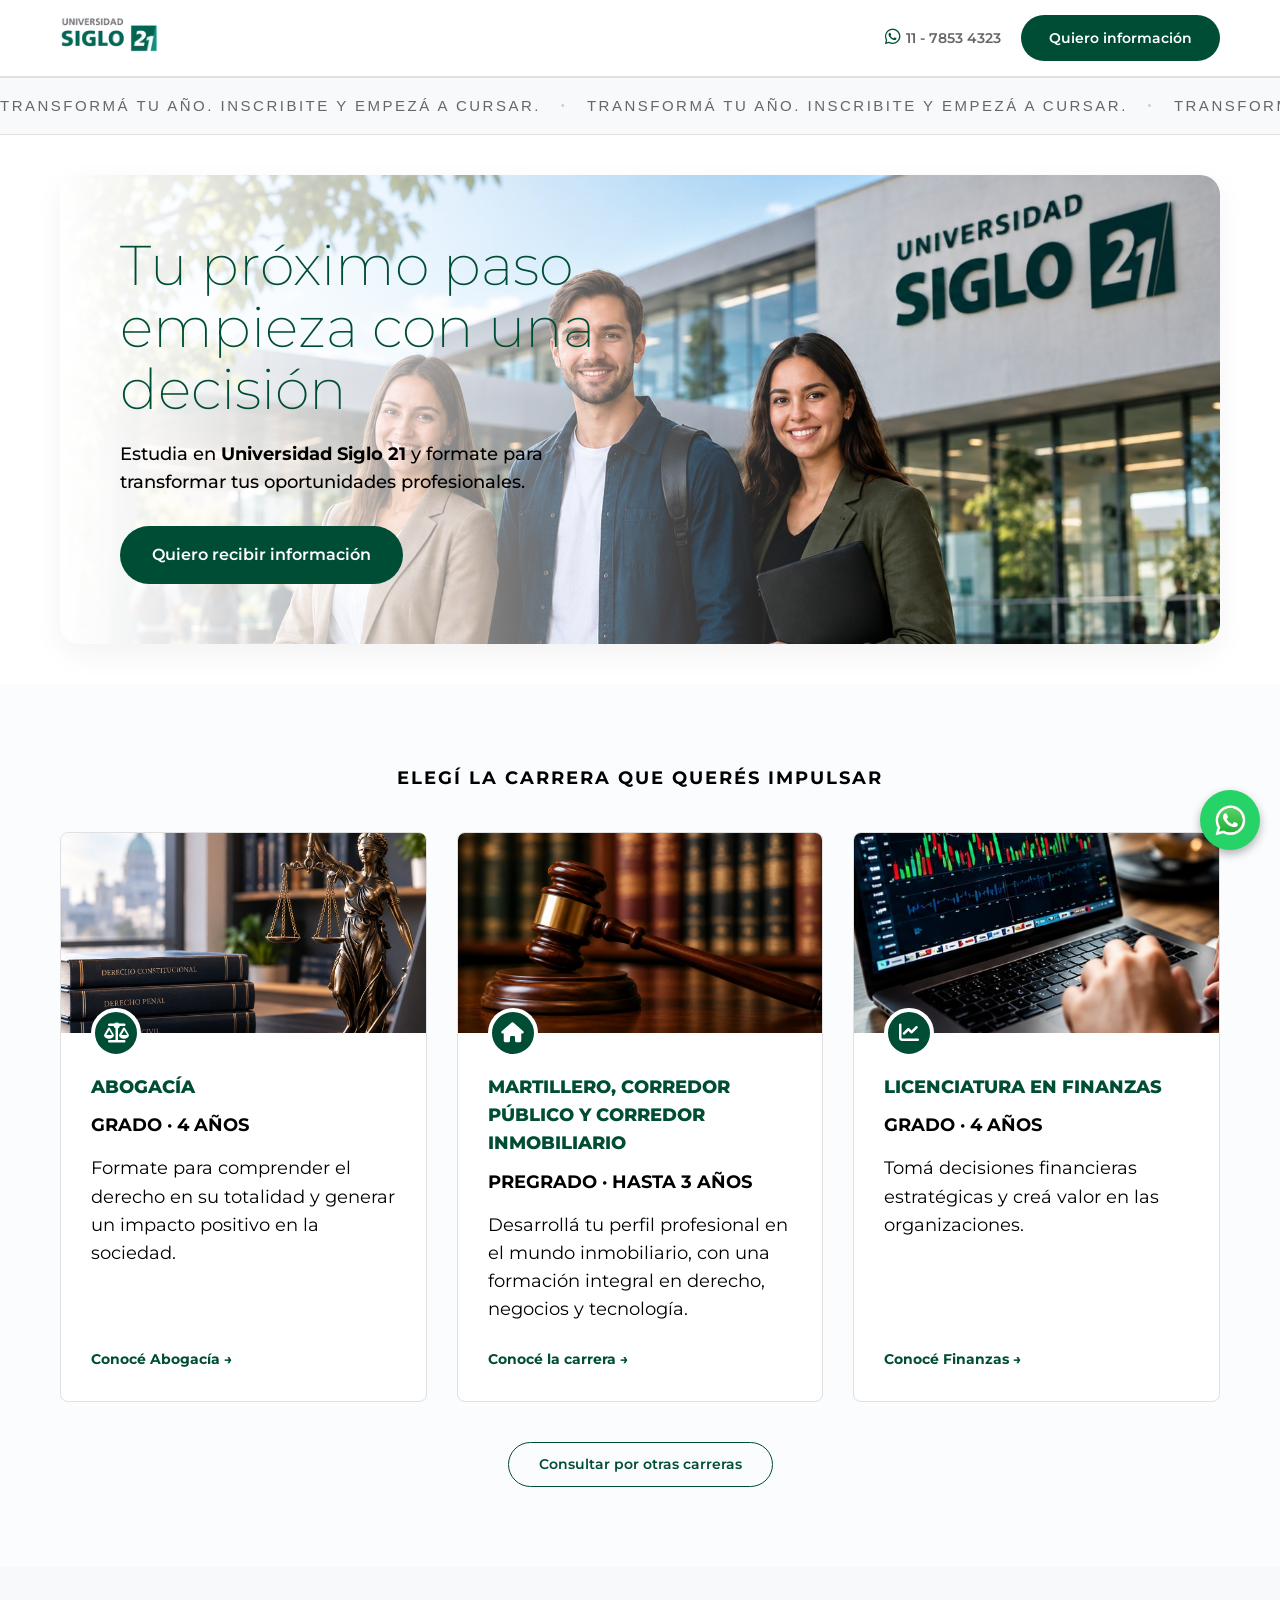
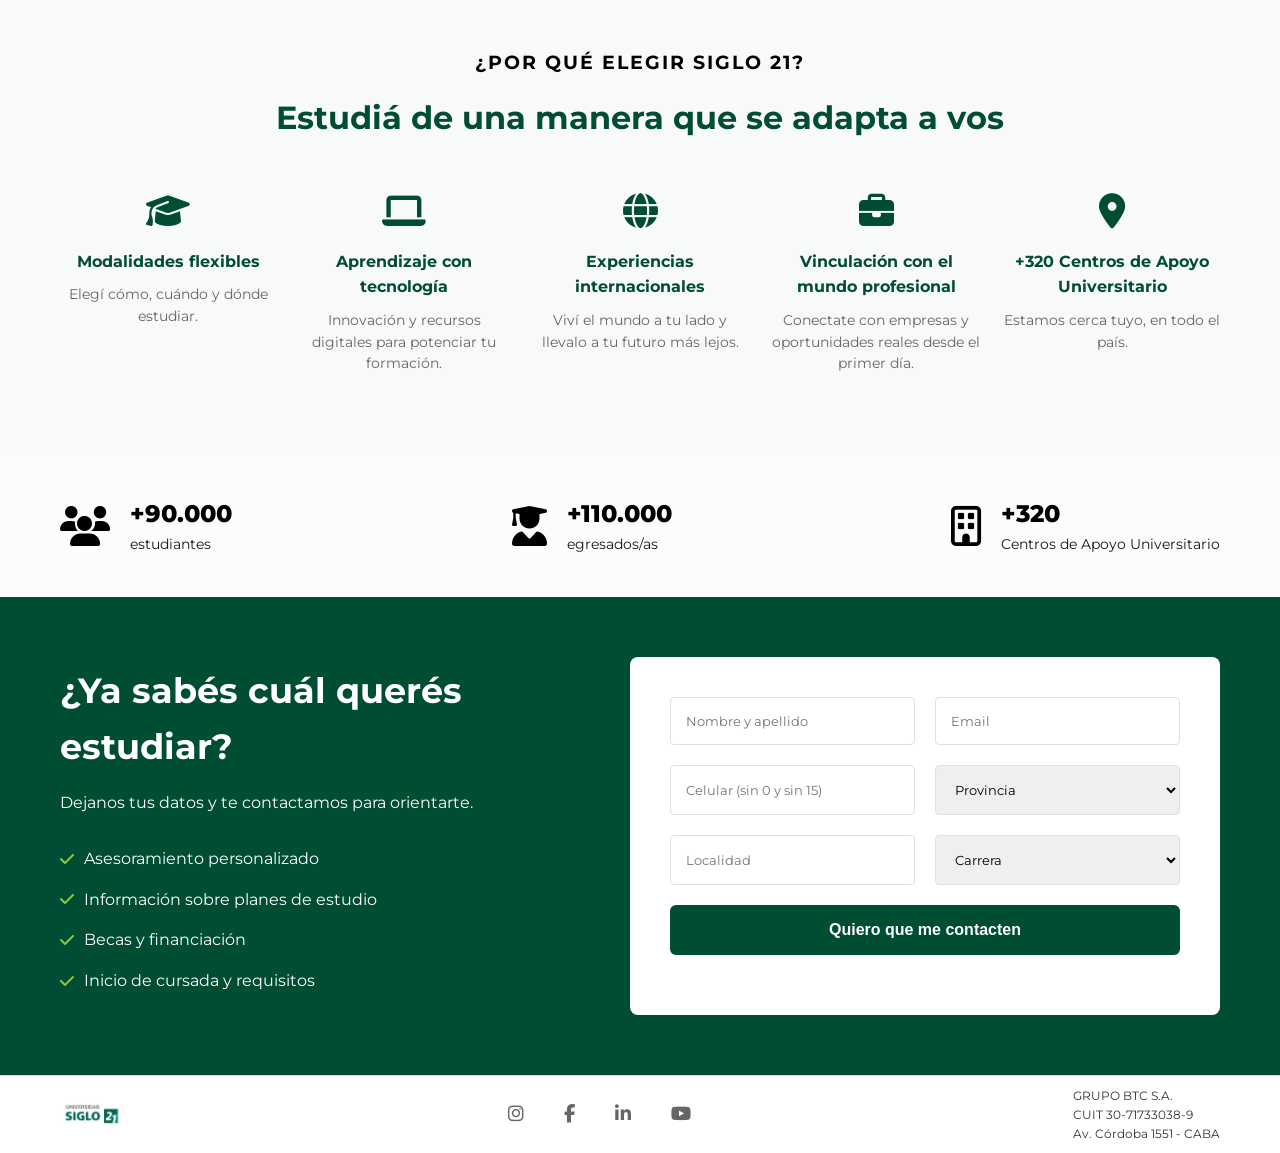
==== commit 9309a219: "version-cambio-imagen-portada" ====
--- a/index.html
+++ b/index.html
@@ -17,7 +17,7 @@
     <header class="header">
         <div class="container header-container">
             <div class="logo">
-                <img src="image/logo.png" alt="Universidad Siglo 21">
+                <img src="image/logo2.jpg" alt="Universidad Siglo 21">
             </div>
             <div class="header-contact hidden-mobile">
                 <a href="https://wa.me/5491178534323?text=Hola%20quiero%20más%20información%20sobre%20las%20carreras" target="_blank" class="whatsapp-link">
@@ -262,6 +262,7 @@
                     <div class="form-row">
                         <input type="text" placeholder="Localidad" required>
                         <select required>
+                            <option value="" disabled selected>Carrera</option>
                             <option value="Abogacía">Abogacía</option>
                             <option value="Actuario">Actuario</option>
                             <option value="Contador Público">Contador Público</option>
@@ -349,6 +350,7 @@
                             <option value="Tecnicatura Universitaria en Redes Informáticas y Telecomunicaciones">Tecnicatura Universitaria en Redes Informáticas y Telecomunicaciones</option>
                             <option value="Tecnicatura Universitaria en Relaciones Laborales">Tecnicatura Universitaria en Relaciones Laborales</option>
                             <option value="Tecnicatura Universitaria en Responsabilidad y Gestión Social">Tecnicatura Universitaria en Responsabilidad y Gestión Social</option>
+                            <option value="Otra Carrera">Otra Carrera</option>
                         </select>
                     </div>
                     <div class="form-row">
--- a/styles.css
+++ b/styles.css
@@ -21,7 +21,7 @@
     font-family: var(--font-main);
     color: var(--color-dark);
     line-height: 1.6;
-    background-color: #ffffff;
+    background-color:#fafcfd;
 }
 
 a { text-decoration: none; }
@@ -32,13 +32,13 @@
 
 /* Tipografía general */
 h1, h2, h3, h4 { color: var(--color-primary); font-weight: 700; }
-.subtitle { font-size: 12px; font-weight: 700; letter-spacing: 2px; color: var(--color-gray); margin-bottom: 15px; text-transform: uppercase; }
+.subtitle { font-size: 1.2rem; font-weight: 700; letter-spacing: 2px; color: black; margin-bottom: 15px; text-transform: uppercase; }
 
 /* Botones */
-.btn { display: inline-block; padding: 12px 28px; border-radius: 4px; font-weight: 600; font-size: 14px; transition: all 0.3s ease; text-align: center; cursor: pointer; border: none; }
+.btn { display: inline-block; padding: 12px 28px; border-radius: 80px; font-weight: 600; font-size: 14px; transition: all 0.3s ease; text-align: center; cursor: pointer; border: none; }
 .btn-primary { background-color: var(--color-primary); color: #fff; }
 .btn-primary:hover { background-color: var(--color-primary-hover); }
-.btn-large { padding: 16px 32px; font-size: 16px; border-radius: 8px; }
+.btn-large { padding: 16px 32px; font-size: 16px; border-radius: 80px; }
 .btn-outline { border: 1px solid var(--color-primary); color: var(--color-primary); background: transparent; padding: 10px 30px;}
 .btn-outline:hover { background-color: var(--color-primary); color: #fff; }
 .btn-block { width: 100%; display: block; padding: 16px; font-size: 16px; border-radius: 6px;}
@@ -62,8 +62,8 @@
 }
 .hero-banner {
     /* Aquí se genera el degradado lineal (blanco a transparente) y se superpone a la imagen */
-    background-image: linear-gradient(to right, rgba(255, 255, 255, 1) 0%, rgba(255, 255, 255, 0.9) 35%, rgba(255, 255, 255, 0) 70%), url('image/hero.jpg');
-    background-position: center right;
+    background-image: linear-gradient(to right, rgba(255, 255, 255, 1) 0%, rgba(255, 255, 255, 0.9) 10%, rgba(255, 255, 255, 0) 70%), url('image/hero2.jpg');
+    background-position: center top;
     background-size: cover;
     background-repeat: no-repeat;
     border-radius: 20px; /* Bordes redondeados */
@@ -76,17 +76,18 @@
     width: 55%;
     padding: 60px;
 }
-.hero-content h1 { font-size: 3.5rem; line-height: 1.1; margin-bottom: 20px; font-weight: 800;}
+.hero-content h1 { font-size: 3.5rem; line-height: 1.1; margin-bottom: 20px; font-weight: 200;}
 .hero-content p { font-size: 1.1rem; color: black; margin-bottom: 30px; font-weight: 500;}
 
 /* ===============================
    CARRERAS CARDS
    =============================== */
 .carreras { padding: 80px 0; }
+.carreras p {color: black; font-size: 1.1rem}
 .cards-grid { display: grid; grid-template-columns: repeat(3, 1fr); gap: 30px; margin-top: 40px; }
 .card { border: 1px solid var(--color-border); background: #fff; display: flex; flex-direction: column; transition: transform 0.3s; border-radius: 8px; overflow: hidden; }
 .card:hover { transform: translateY(-5px); box-shadow: 0 10px 20px rgba(0,0,0,0.05); }
-.card-img { height: 200px; position: relative; }
+.card-img { height: 200px; position: relative; }                
 .card-img img { width: 100%; height: 100%; object-fit: cover; }
 .card-icon { position: absolute; bottom: -25px; left: 30px; width: 50px; height: 50px; background: var(--color-primary); color: #fff; border-radius: 50%; display: flex; align-items: center; justify-content: center; font-size: 20px; border: 4px solid #fff; }
 .card-content { padding: 40px 30px 30px 30px; flex-grow: 1; display: flex; flex-direction: column; }
@@ -200,7 +201,7 @@
 
 .marquee-content span {
     font-family: 'Inter', 'Segoe UI', Helvetica, sans-serif;
-    font-size: 20px;
+    font-size: 15px;
     font-weight: 500;
     letter-spacing: 2.5px; /* Espaciado elegante */
     color: #666666; /* Gris oscuro para el texto */
@@ -208,9 +209,9 @@
 }
 
 .marquee-content .separator {
-    margin: 0 40px; /* Separación entre cada frase */
+    margin: 0 20px; /* Separación entre cada frase */
     color: #cccccc; /* Gris claro para el punto separador */
-    font-size: 40px;
+    font-size: 10px;
 }
 
 /* La animación mueve el track exactamente a la mitad (el tamaño de un bloque) 
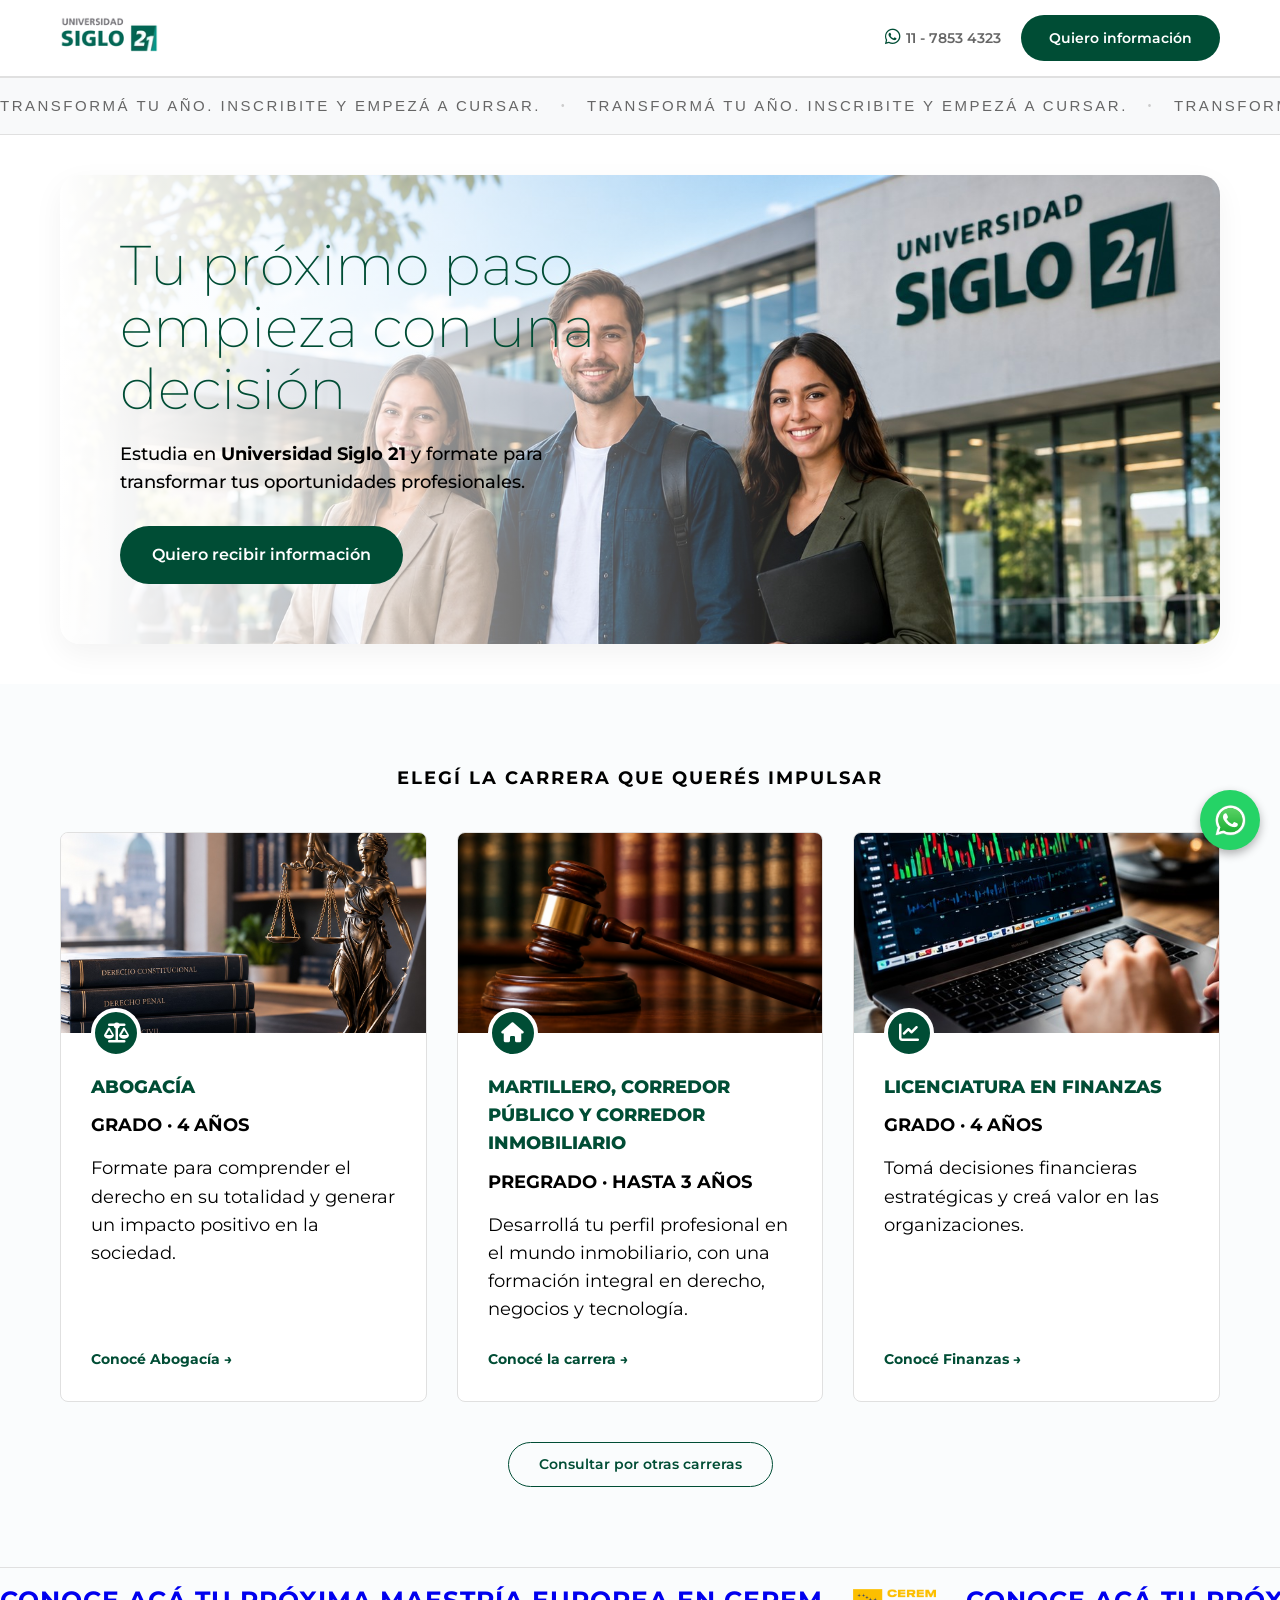
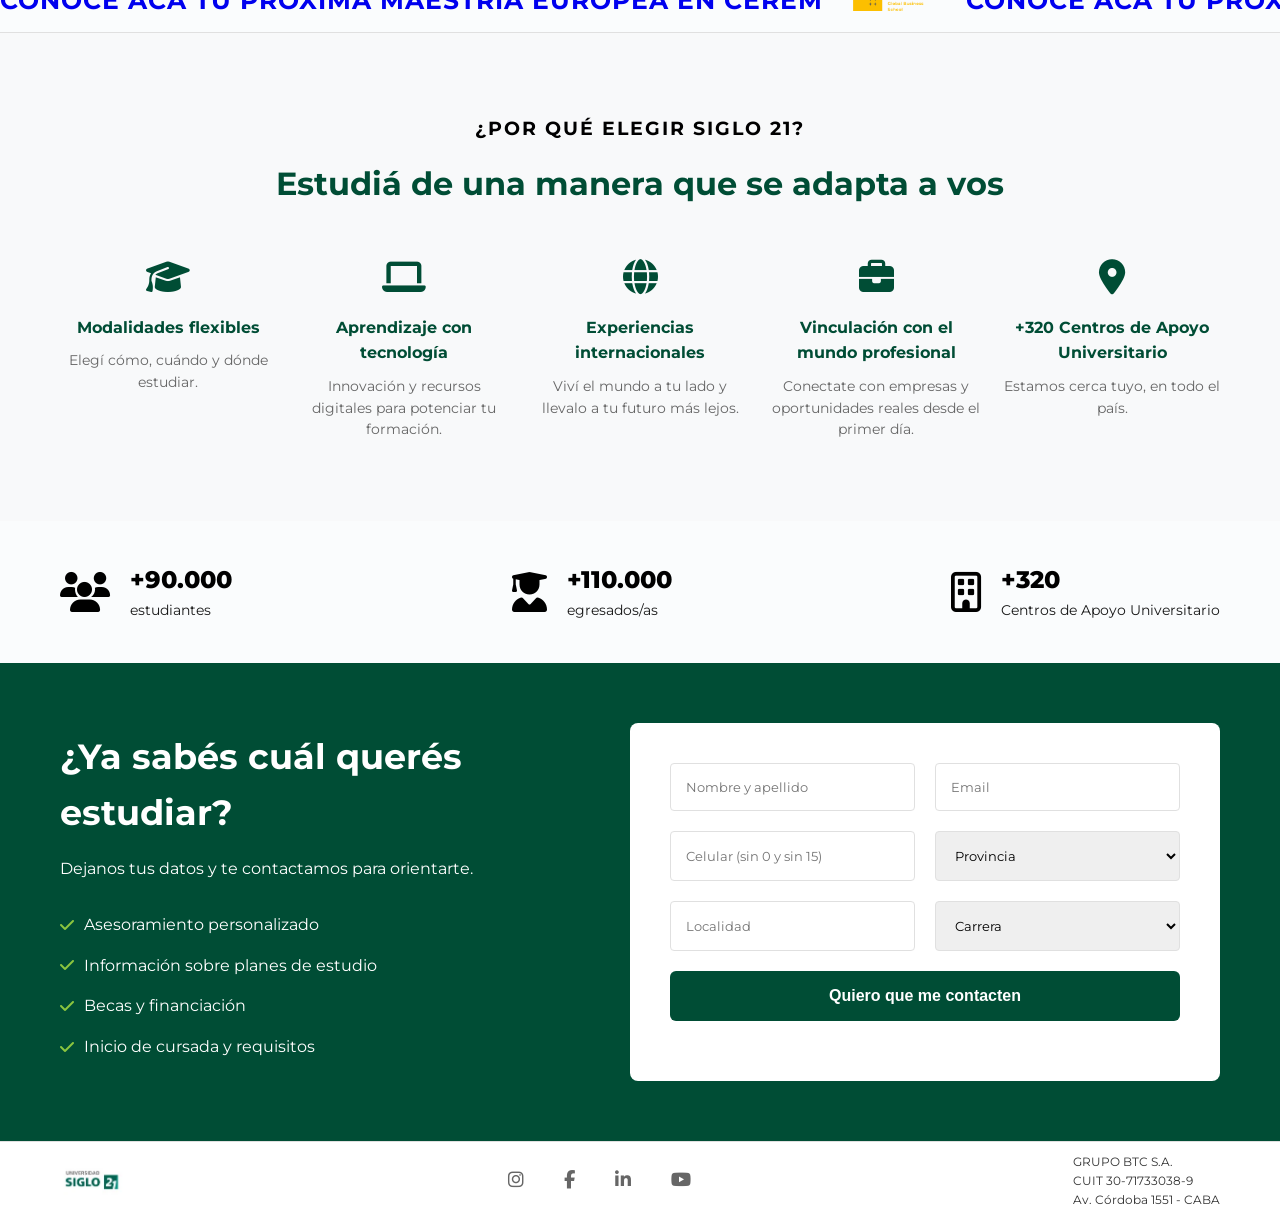
==== commit 3f35d85d: "incluyecerem" ====
--- a/index.html
+++ b/index.html
@@ -120,6 +120,39 @@
             </div>
         </div>
     </section>
+
+    <!-- ===============================
+     MARQUESINA CEREM (Aislada de otras)
+     =============================== -->
+    <a href="cerem.html" class="cerem-mq-link">
+        <div class="cerem-mq-container">
+            <!-- Elementos repetidos para el bucle -->
+            <span class="cerem-mq-item">
+                CONOCE ACÁ TU PRÓXIMA MAESTRÍA EUROPEA EN CEREM 
+                <img src="image/marquesinacerem.png" alt="CEREM" class="cerem-mq-logo">
+            </span>
+            <span class="cerem-mq-item">
+                CONOCE ACÁ TU PRÓXIMA MAESTRÍA EUROPEA EN CEREM
+                <img src="image/marquesinacerem.png" alt="CEREM" class="cerem-mq-logo">
+            </span>
+            <span class="cerem-mq-item">
+                CONOCE ACÁ TU PRÓXIMA MAESTRÍA EUROPEA EN CEREM 
+                <img src="image/marquesinacerem.png" alt="CEREM" class="cerem-mq-logo">
+            </span>
+            <span class="cerem-mq-item">
+                CONOCE ACÁ TU PRÓXIMA MAESTRÍA EUROPEA EN CEREM 
+                <img src="image/marquesinacerem.png" alt="CEREM" class="cerem-mq-logo">
+            </span>
+            <span class="cerem-mq-item">
+                CONOCE ACÁ TU PRÓXIMA MAESTRÍA EUROPEA EN CEREM 
+                <img src="image/marquesinacerem.png" alt="CEREM" class="cerem-mq-logo">
+            </span>
+            <span class="cerem-mq-item">
+                CONOCE ACÁ TU PRÓXIMA MAESTRÍA EUROPEA EN CEREM 
+                <img src="image/marquesinacerem.png" alt="CEREM" class="cerem-mq-logo">
+            </span>
+        </div>
+    </a>
 
     <!-- VENTAJAS SECTION -->
     <section class="ventajas bg-light">
--- a/styles.css
+++ b/styles.css
@@ -174,7 +174,7 @@
     .features-grid { grid-template-columns: 1fr; }
 }
 
-/* <!-- MARQUESINA --> */
+/* <!-- MARQUESINA HEADER --> */
 
 .marquee-container {
     width: 100%;
@@ -223,4 +223,67 @@
     100% {
         transform: translateX(0);
     }
+}
+
+/* =========================================================
+   MARQUESINA CEREM (Clases y Keyframes únicos)
+   ========================================================= */
+
+.cerem-mq-link {
+    display: block;
+    width: 100%;
+    background-color: transparent;
+    border-top: 1px solid var(--color-border);
+    border-bottom: 1px solid var(--color-border);
+    padding: 12px 0;
+    text-decoration: none;
+    overflow: hidden;
+    position: relative;
+    cursor: pointer;
+    transition: background-color 0.3s ease;
+}
+
+/* Efecto hover: frena la animación y da un fondo sutil */
+.cerem-mq-link:hover {
+    background-color: rgba(247, 181, 18, 0.05); /* Amarillo CEREM al 5% */
+}
+
+.cerem-mq-link:hover .cerem-mq-container {
+    animation-play-state: paused; 
+}
+
+.cerem-mq-container {
+    display: flex;
+    align-items: center;
+    width: max-content;
+    animation: cerem-mq-scroll 25s linear infinite; /* Keyframe único */
+}
+
+.cerem-mq-item {
+    display: flex;
+    align-items: center;
+    font-size: 25px;
+    font-weight: 700;
+    color: var(--color-cerem-blue);
+    letter-spacing: 1px;
+    padding-right: 30px; /* Separación entre el logo y la siguiente frase */
+    white-space: nowrap;
+}
+
+/* Ajustes del logo en la marquesina */
+.cerem-mq-logo {
+    height: 22px; /* Se ajusta a la altura del texto */
+    width: auto;
+    margin-left: 30px; /* Separación entre el final de la frase y el logo */
+    display: block;
+}
+
+/* Keyframe con nombre exclusivo */
+@keyframes cerem-mq-scroll {
+    0% {
+        transform: translateX(0);
+    }
+    100% {
+        transform: translateX(-50%); 
+    }
 }
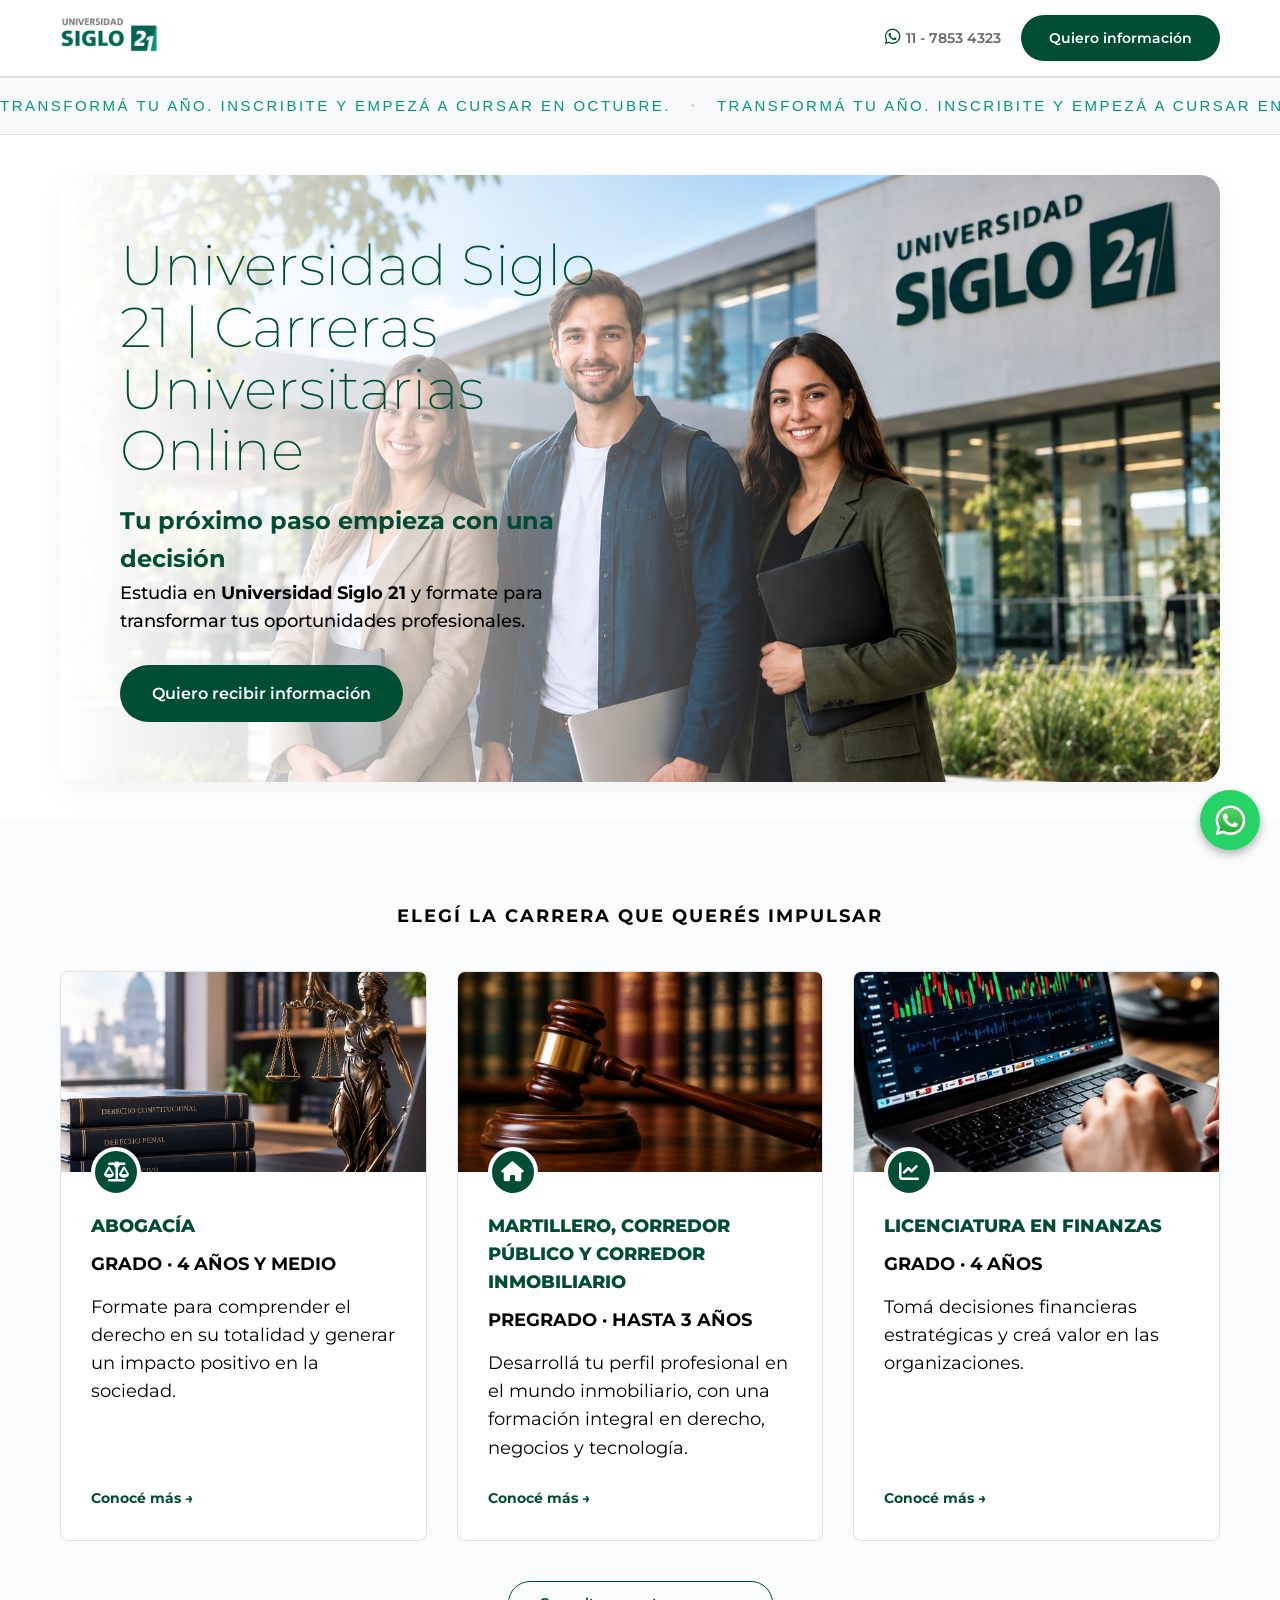
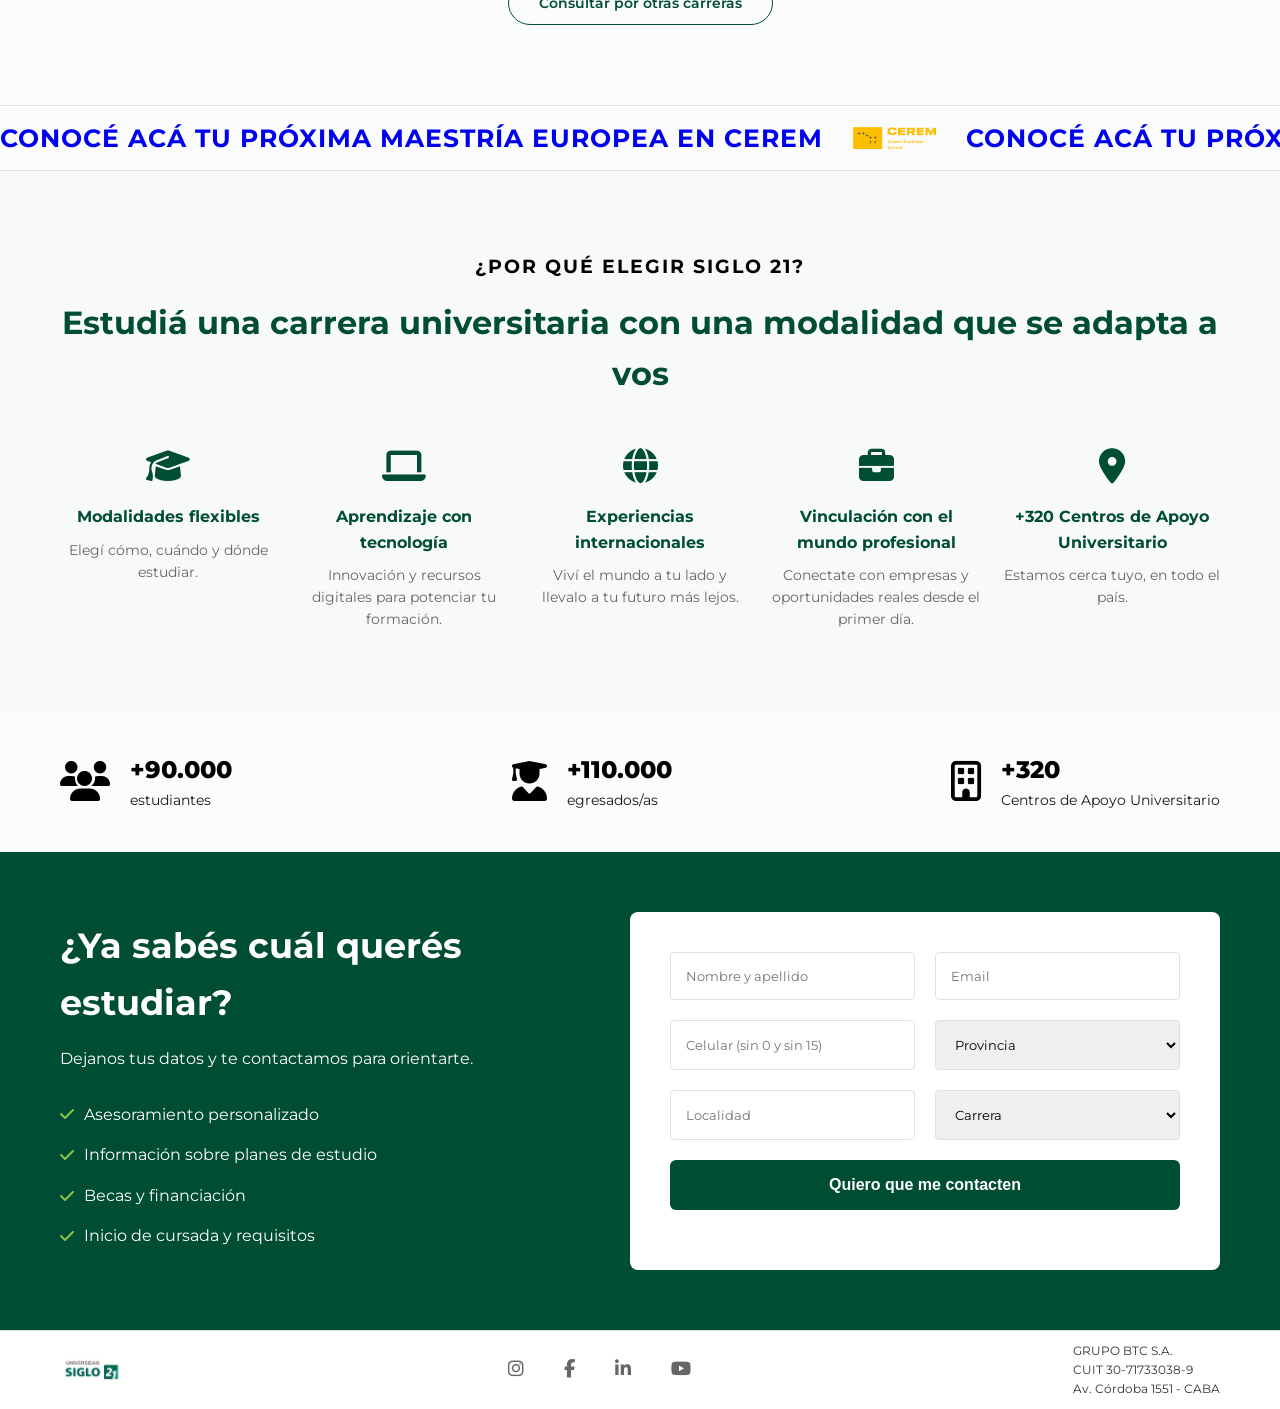
==== commit 7e287fee: "modificacion seo" ====
--- a/index.html
+++ b/index.html
@@ -3,7 +3,7 @@
 <head>
     <meta charset="UTF-8">
     <meta name="viewport" content="width=device-width, initial-scale=1.0">
-    <title>Inscripciones - Universidad Siglo 21</title>
+    <title>Universidad Siglo 21 | Carreras Universitarias Online</title>
     <!-- Fuente institucional (Montserrat) -->
     <link href="https://fonts.googleapis.com/css2?family=Montserrat:wght@400;600;700;800&display=swap" rel="stylesheet">
     <!-- Íconos -->
@@ -34,20 +34,16 @@
         <div class="marquee-track">
             <!-- Primer bloque de texto -->
             <div class="marquee-content">
-                <span>Transformá tu año. Inscribite y empezá a cursar.</span>
-                <span class="separator">•</span>
-                <span>Transformá tu año. Inscribite y empezá a cursar.</span>
-                <span class="separator">•</span>
-                <span>Transformá tu año. Inscribite y empezá a cursar.</span>
+                <span>Transformá tu año. Inscribite y empezá a cursar en Octubre.</span>
                 <span class="separator">•</span>
             </div>
             <!-- Segundo bloque (clonado para el bucle infinito) -->
             <div class="marquee-content">
-                <span>Transformá tu año. Inscribite y empezá a cursar.</span>
+                <span>Transformá tu año. Inscribite y empezá a cursar en Octubre.</span>
                 <span class="separator">•</span>
-                <span>Transformá tu año. Inscribite y empezá a cursar.</span>
-                <span class="separator">•</span>
-                <span>Transformá tu año. Inscribite y empezá a cursar.</span>
+            </div>
+            <div class="marquee-content">
+                <span>Transformá tu año. Inscribite y empezá a cursar en Octubre.</span>
                 <span class="separator">•</span>
             </div>
         </div>
@@ -58,7 +54,8 @@
         <div class="container">
             <div class="hero-banner">
                 <div class="hero-content">
-                    <h1>Tu próximo paso empieza con una decisión</h1>
+                    <h1>Universidad Siglo 21 | Carreras Universitarias Online</h1>
+                    <h2>Tu próximo paso empieza con una decisión</h2>
                     <p>Estudia en <b>Universidad Siglo 21</b> y formate para transformar tus oportunidades profesionales.</p>
                     <a href="#formulario" class="btn btn-primary btn-large">Quiero recibir información</a>
                 </div>
@@ -75,42 +72,42 @@
                 <!-- Abogacía -->
                 <div class="card">
                     <div class="card-img">
-                        <img src="image/abogacia2.jpg" alt="Abogacía">
+                        <img src="image/abogacia2.jpg" alt="Carrera de Abogacía | Universidad Siglo 21">
                         <div class="card-icon"><i class="fa-solid fa-scale-balanced"></i></div>
                     </div>
                     <div class="card-content">
                         <h3>ABOGACÍA</h3>
-                        <p class="degree">GRADO · 4 AÑOS</p>
+                        <p class="degree">GRADO · 4 AÑOS Y MEDIO</p>
                         <p class="desc">Formate para comprender el derecho en su totalidad y generar un impacto positivo en la sociedad.</p>
-                        <a href="abogacia-detalles.html" class="link-arrow">Conocé Abogacía &rarr;</a>
+                        <a href="abogacia-detalles.html" class="link-arrow">Conocé más &rarr;</a>
                     </div>
                 </div>
 
                 <!-- Martillero -->
                 <div class="card">
                     <div class="card-img">
-                        <img src="image/martillero2.jpg" alt="Martillero">
+                        <img src="image/martillero2.jpg" alt="Carrera de Martillero | Universidad Siglo 21">
                         <div class="card-icon"><i class="fa-solid fa-house"></i></div>
                     </div>
                     <div class="card-content">
                         <h3>MARTILLERO, CORREDOR PÚBLICO Y CORREDOR INMOBILIARIO</h3>
                         <p class="degree">PREGRADO · HASTA 3 AÑOS</p>
                         <p class="desc">Desarrollá tu perfil profesional en el mundo inmobiliario, con una formación integral en derecho, negocios y tecnología.</p>
-                        <a href="martillero-detalles.html" class="link-arrow">Conocé la carrera &rarr;</a>
+                        <a href="martillero-detalles.html" class="link-arrow">Conocé más &rarr;</a>
                     </div>
                 </div>
 
                 <!-- Finanzas -->
                 <div class="card">
                     <div class="card-img">
-                        <img src="image/finanzas.jpg" alt="Finanzas">
+                        <img src="image/finanzas.jpg" alt="Licenciatura en Finanzas | Universidad Siglo 21">
                         <div class="card-icon"><i class="fa-solid fa-chart-line"></i></div>
                     </div>
                     <div class="card-content">
                         <h3>LICENCIATURA EN FINANZAS</h3>
                         <p class="degree">GRADO · 4 AÑOS</p>
                         <p class="desc">Tomá decisiones financieras estratégicas y creá valor en las organizaciones.</p>
-                        <a href="finanzas-detalles.html" class="link-arrow">Conocé Finanzas &rarr;</a>
+                        <a href="finanzas-detalles.html" class="link-arrow">Conocé más &rarr;</a>
                     </div>
                 </div>
             </div>
@@ -128,27 +125,15 @@
         <div class="cerem-mq-container">
             <!-- Elementos repetidos para el bucle -->
             <span class="cerem-mq-item">
-                CONOCE ACÁ TU PRÓXIMA MAESTRÍA EUROPEA EN CEREM 
+                CONOCÉ ACÁ TU PRÓXIMA MAESTRÍA EUROPEA EN CEREM 
                 <img src="image/marquesinacerem.png" alt="CEREM" class="cerem-mq-logo">
             </span>
             <span class="cerem-mq-item">
-                CONOCE ACÁ TU PRÓXIMA MAESTRÍA EUROPEA EN CEREM
+                CONOCÉ ACÁ TU PRÓXIMA MAESTRÍA EUROPEA EN CEREM 
                 <img src="image/marquesinacerem.png" alt="CEREM" class="cerem-mq-logo">
             </span>
-            <span class="cerem-mq-item">
-                CONOCE ACÁ TU PRÓXIMA MAESTRÍA EUROPEA EN CEREM 
-                <img src="image/marquesinacerem.png" alt="CEREM" class="cerem-mq-logo">
-            </span>
-            <span class="cerem-mq-item">
-                CONOCE ACÁ TU PRÓXIMA MAESTRÍA EUROPEA EN CEREM 
-                <img src="image/marquesinacerem.png" alt="CEREM" class="cerem-mq-logo">
-            </span>
-            <span class="cerem-mq-item">
-                CONOCE ACÁ TU PRÓXIMA MAESTRÍA EUROPEA EN CEREM 
-                <img src="image/marquesinacerem.png" alt="CEREM" class="cerem-mq-logo">
-            </span>
-            <span class="cerem-mq-item">
-                CONOCE ACÁ TU PRÓXIMA MAESTRÍA EUROPEA EN CEREM 
+             <span class="cerem-mq-item">
+                 CONOCÉ ACÁ TU PRÓXIMA MAESTRÍA EUROPEA EN CEREM 
                 <img src="image/marquesinacerem.png" alt="CEREM" class="cerem-mq-logo">
             </span>
         </div>
@@ -158,7 +143,7 @@
     <section class="ventajas bg-light">
         <div class="container">
             <p class="subtitle text-center">¿POR QUÉ ELEGIR SIGLO 21?</p>
-            <h2 class="text-center">Estudiá de una manera que se adapta a vos</h2>
+            <h2 class="text-center">Estudiá una carrera universitaria con una modalidad que se adapta a vos</h2>
             
             <div class="features-grid">
                 <div class="feature-item">
@@ -388,6 +373,7 @@
                     </div>
                     <div class="form-row">
                     <button type="submit" class="btn btn-primary btn-block">Quiero que me contacten</button>
+                    </div>
                 </form>
             </div>
         </div>
@@ -436,11 +422,19 @@
   justify-content: center;
   box-shadow: 0 4px 10px rgba(0,0,0,0.3);
   z-index: 9999;
+  cursor: pointer;
+  transition: transform 0.3s ease;
 }
 .whatsapp-flotante img {
   width: 35px;
   height: 35px;
 }
+
+
+.whatsapp-flotante:hover { background-color: var(--color-primary-hover);  transform: scale(1.1); 
+            
+            /* Opcional: cambia el color de fondo para mejorar el efecto */
+            background-color: #004d35;  }
 </style>
 
 <!-- FIN ICONO WHATSAPP FLOTANTE -->
@@ -451,3 +445,5 @@
 </html>
 
 
+
+
--- a/styles.css
+++ b/styles.css
@@ -36,8 +36,14 @@
 
 /* Botones */
 .btn { display: inline-block; padding: 12px 28px; border-radius: 80px; font-weight: 600; font-size: 14px; transition: all 0.3s ease; text-align: center; cursor: pointer; border: none; }
-.btn-primary { background-color: var(--color-primary); color: #fff; }
-.btn-primary:hover { background-color: var(--color-primary-hover); }
+.btn-primary { background-color: var(--color-primary); color: #fff; cursor: pointer;
+            
+            /* Esta propiedad hace que el cambio de tamaño sea suave */
+            transition: transform 0.3s ease; }
+.btn-primary:hover { background-color: var(--color-primary-hover);  transform: scale(1.1); 
+            
+            /* Opcional: cambia el color de fondo para mejorar el efecto */
+            background-color: #004d35;  }
 .btn-large { padding: 16px 32px; font-size: 16px; border-radius: 80px; }
 .btn-outline { border: 1px solid var(--color-primary); color: var(--color-primary); background: transparent; padding: 10px 30px;}
 .btn-outline:hover { background-color: var(--color-primary); color: #fff; }
@@ -204,7 +210,7 @@
     font-size: 15px;
     font-weight: 500;
     letter-spacing: 2.5px; /* Espaciado elegante */
-    color: #666666; /* Gris oscuro para el texto */
+    color: #009681; /* Gris oscuro para el texto */
     text-transform: uppercase;
 }
 
@@ -218,10 +224,10 @@
    para reiniciar el ciclo de forma invisible */
 @keyframes scroll-marquee {
     0% {
+        transform: translateX(0);
+    }
+    100% {
         transform: translateX(-50%);
-    }
-    100% {
-        transform: translateX(0);
     }
 }
 
@@ -286,4 +292,5 @@
     100% {
         transform: translateX(-50%); 
     }
-}+}
+
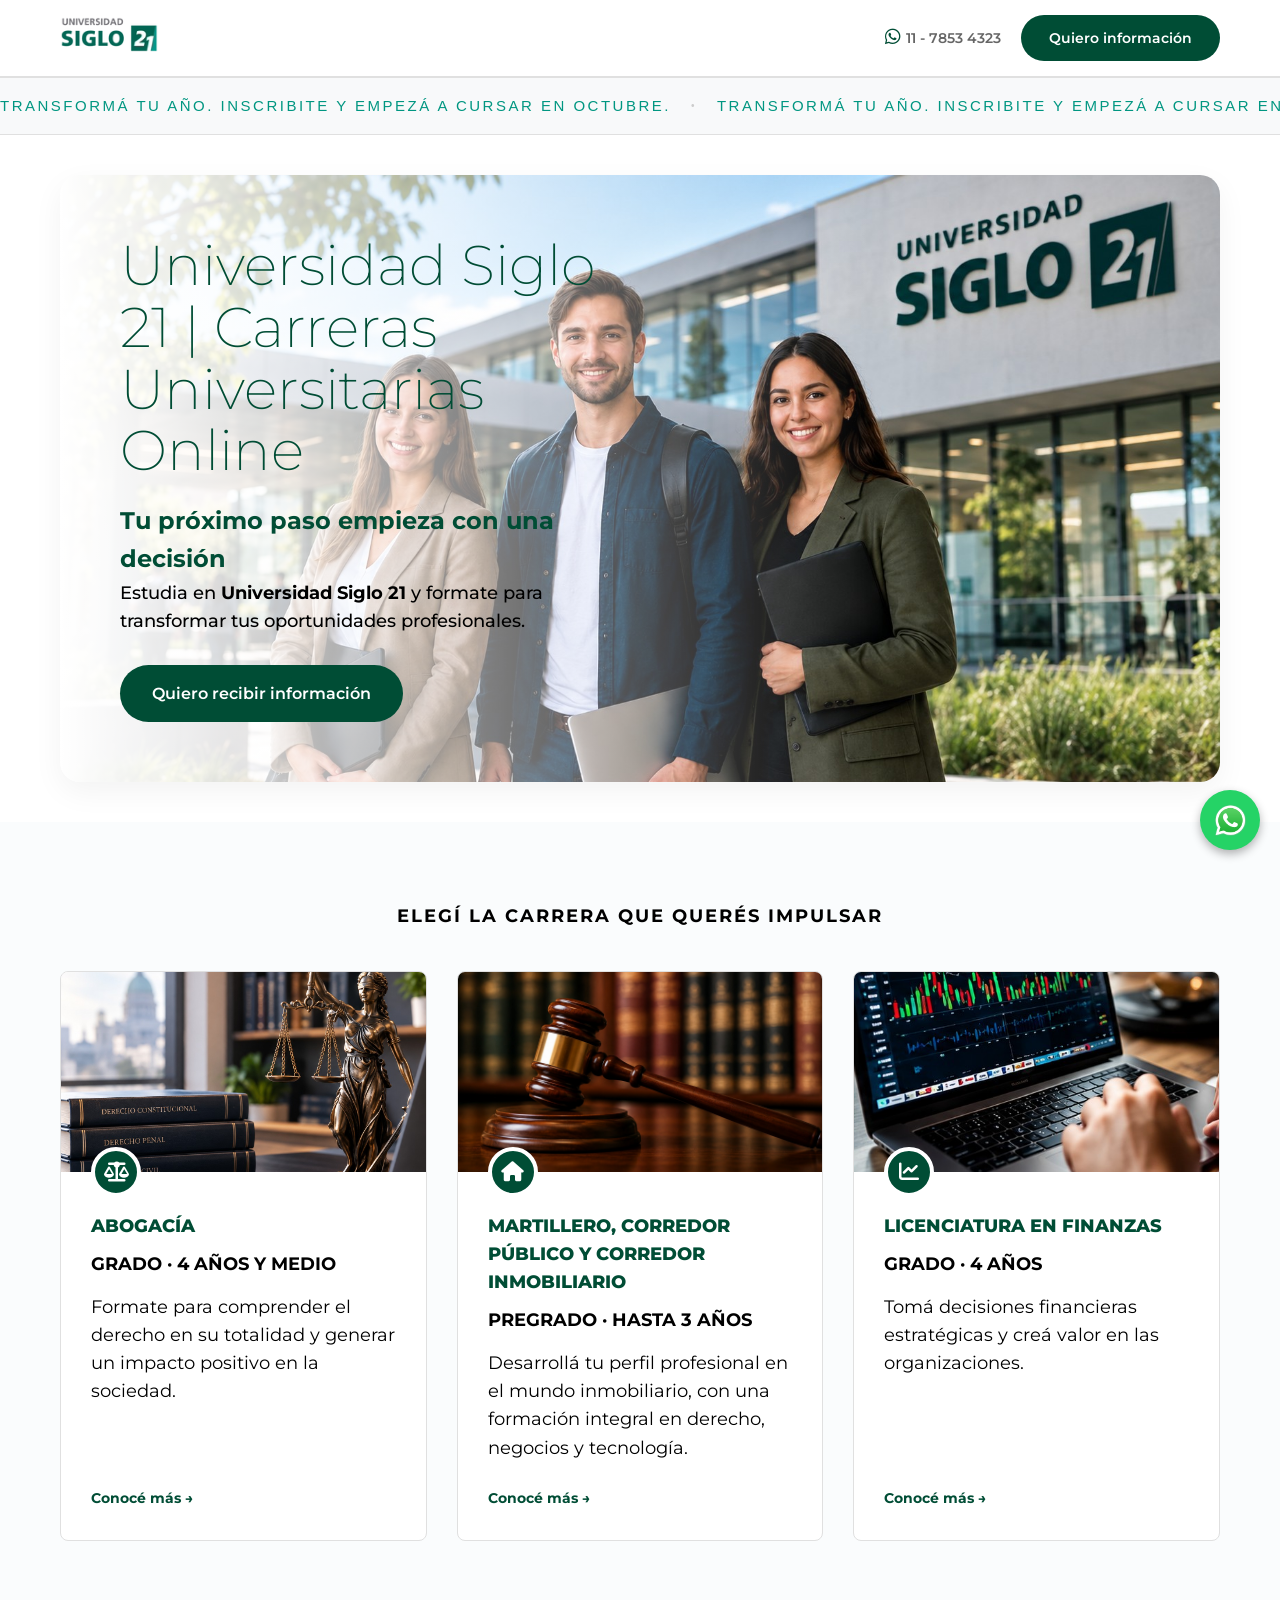
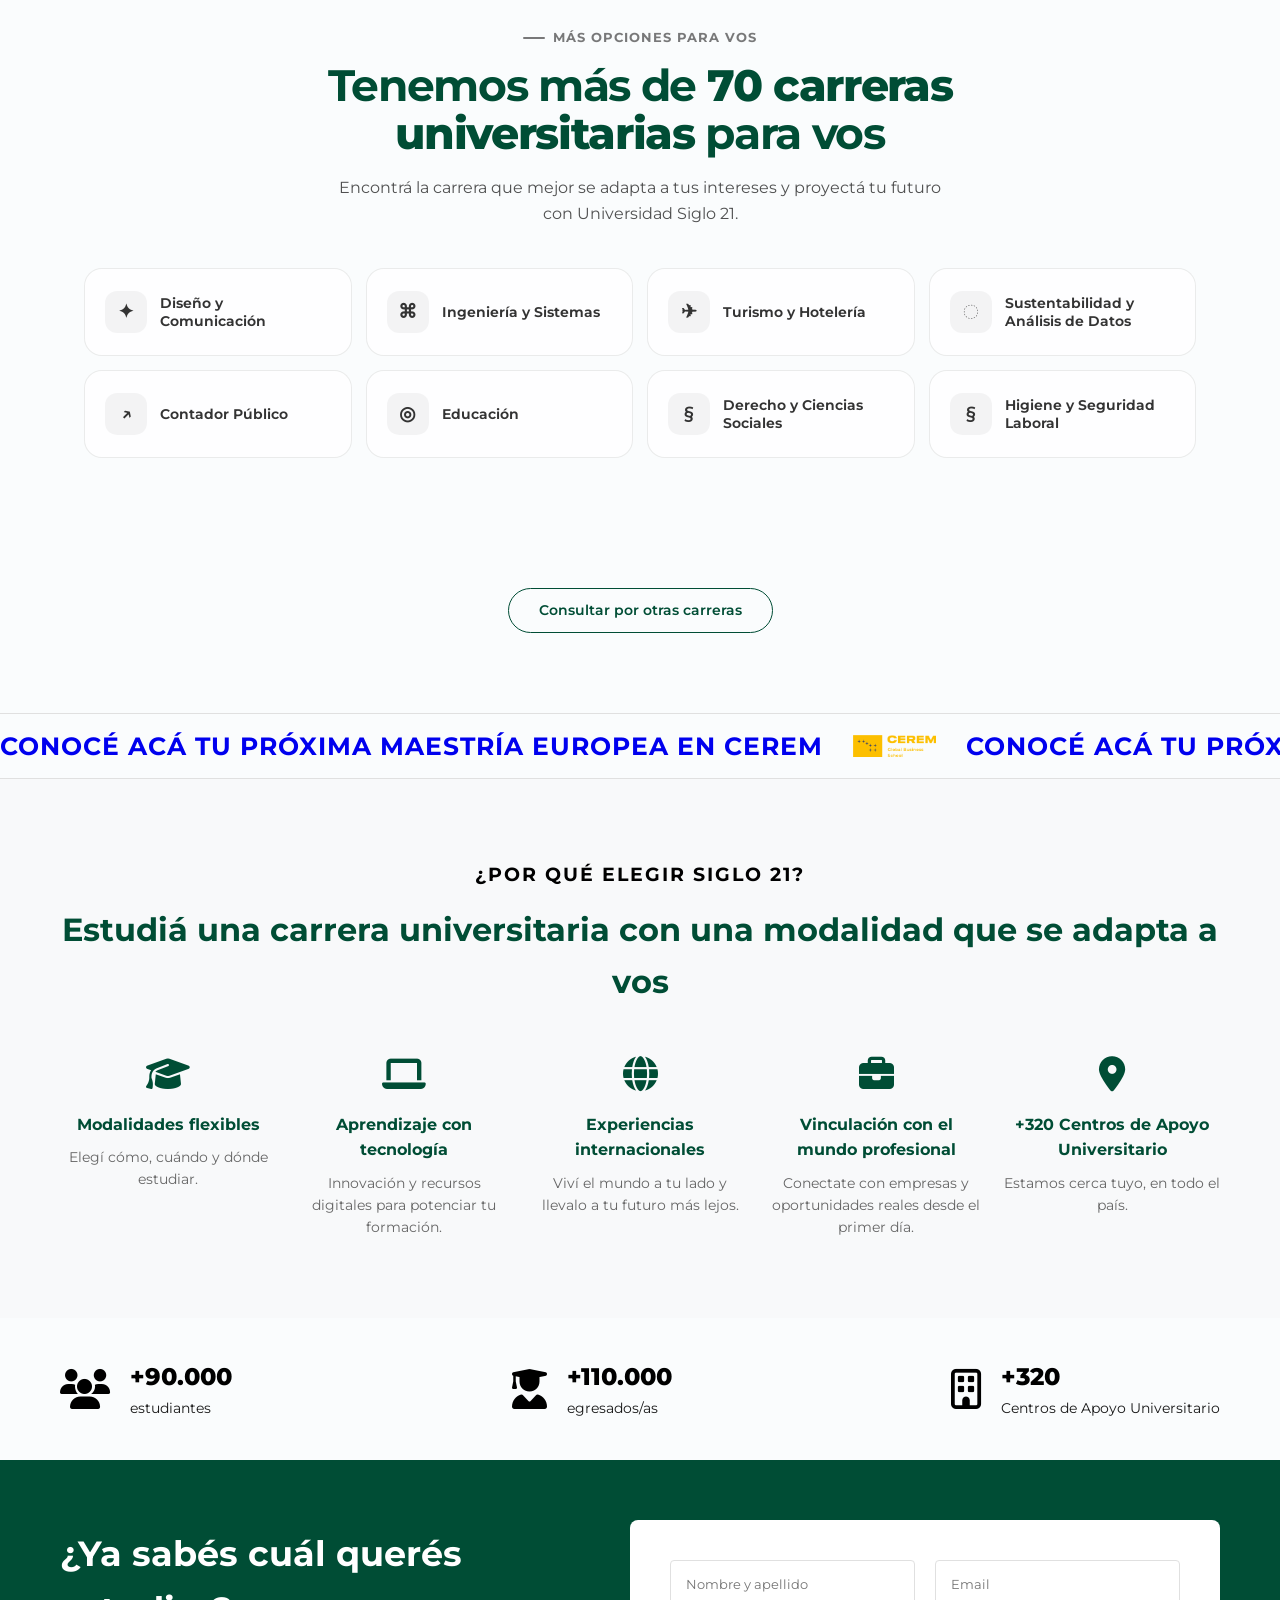
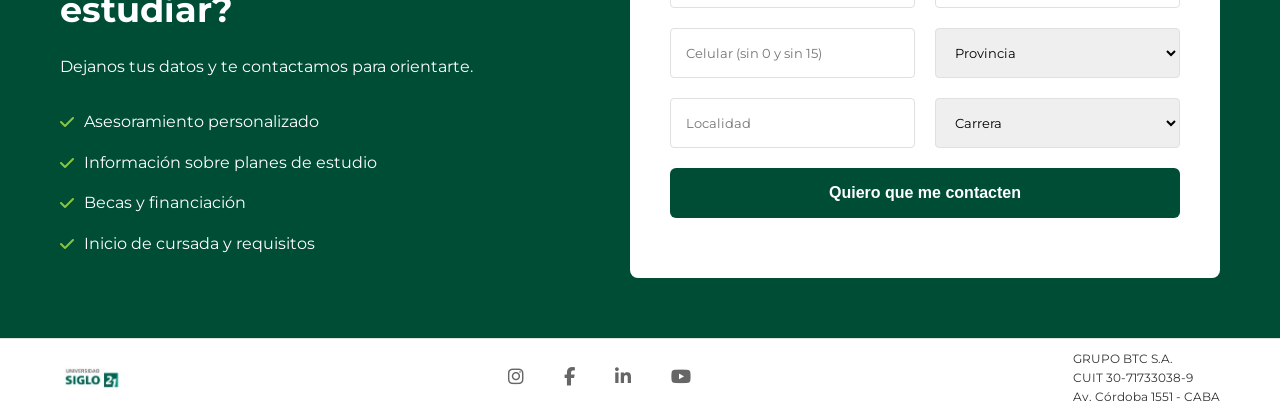
==== commit ceae6d6b: "seo carreras" ====
--- a/index.html
+++ b/index.html
@@ -111,6 +111,70 @@
                     </div>
                 </div>
             </div>
+
+            <!-- INICIO OTRAS CARRERAS -->
+
+    <section class="otras-carreras">
+    <div class="otras-carreras__header">
+        <span class="otras-carreras__eyebrow">Más opciones para vos</span>
+
+        <h2>
+        Tenemos más de <strong>70 carreras universitarias</strong>
+        para vos
+        </h2>
+
+        <p>
+        Encontrá la carrera que mejor se adapta a tus intereses y proyectá
+        tu futuro con Universidad Siglo 21.
+        </p>
+    </div>
+
+    <div class="otras-carreras__grid">
+
+        <div class="otra-carrera">
+        <div class="otra-carrera__icon">✦</div>
+        <span>Diseño y Comunicación</span>
+        </div>
+
+        <div class="otra-carrera">
+        <div class="otra-carrera__icon">⌘</div>
+        <span>Ingeniería y Sistemas</span>
+        </div>
+
+        <div class="otra-carrera">
+        <div class="otra-carrera__icon">✈</div>
+        <span>Turismo y Hotelería</span>
+        </div>
+
+        <div class="otra-carrera">
+        <div class="otra-carrera__icon">◌</div>
+        <span>Sustentabilidad y Análisis de Datos</span>
+        </div>
+
+        <div class="otra-carrera">
+        <div class="otra-carrera__icon">↗</div>
+        <span>Contador Público</span>
+        </div>
+
+        <div class="otra-carrera">
+        <div class="otra-carrera__icon">◎</div>
+        <span>Educación</span>
+        </div>
+
+        <div class="otra-carrera">
+        <div class="otra-carrera__icon">§</div>
+        <span>Derecho y Ciencias Sociales</span>
+        </div>
+
+         <div class="otra-carrera">
+        <div class="otra-carrera__icon">§</div>
+        <span>Higiene y Seguridad Laboral</span>
+        </div>
+
+    </div>
+    </section>
+
+<!-- FIN OTRAS CARRERAS -->
             
             <div class="text-center mt-4">
                 <a href="#formulario" class="btn btn-outline">Consultar por otras carreras</a>
--- a/styles.css
+++ b/styles.css
@@ -294,3 +294,276 @@
     }
 }
 
+/* =========================================
+   OTRAS CARRERAS
+========================================= */
+
+.otras-carreras {
+  width: 100%;
+  max-width: 1180px;
+  margin: 0 auto;
+  padding: 80px 24px 90px;
+  box-sizing: border-box;
+}
+
+/* HEADER */
+
+.otras-carreras__header {
+  max-width: 720px;
+  margin: 0 auto 42px;
+  text-align: center;
+}
+
+.otras-carreras__eyebrow {
+  display: inline-flex;
+  align-items: center;
+  gap: 8px;
+
+  margin-bottom: 14px;
+
+  font-size: 13px;
+  font-weight: 700;
+  letter-spacing: 0.08em;
+  text-transform: uppercase;
+
+  opacity: 0.65;
+}
+
+.otras-carreras__eyebrow::before {
+  content: "";
+  width: 22px;
+  height: 2px;
+  border-radius: 10px;
+  background: currentColor;
+}
+
+.otras-carreras__header h2 {
+  margin: 0;
+
+  font-size: clamp(30px, 4vw, 44px);
+  line-height: 1.08;
+  font-weight: 700;
+  letter-spacing: -0.03em;
+}
+
+.otras-carreras__header h2 strong {
+  font-weight: 800;
+}
+
+.otras-carreras__header p {
+  max-width: 610px;
+  margin: 18px auto 0;
+
+  font-size: 16px;
+  line-height: 1.6;
+
+  opacity: 0.68;
+}
+
+
+/* GRID */
+
+.otras-carreras__grid {
+  display: grid;
+
+  grid-template-columns: repeat(4, 1fr);
+
+  gap: 14px;
+
+  margin-top: 10px;
+}
+
+
+/* TARJETAS */
+
+.otra-carrera {
+  position: relative;
+
+  display: flex;
+  align-items: center;
+
+  min-height: 88px;
+
+  padding: 18px 20px;
+
+  border: 1px solid rgba(0, 0, 0, 0.08);
+  border-radius: 18px;
+
+  background: rgba(255, 255, 255, 0.75);
+
+  box-sizing: border-box;
+
+  transition:
+    transform 0.25s ease,
+    box-shadow 0.25s ease,
+    border-color 0.25s ease;
+}
+
+.otra-carrera:hover {
+  transform: translateY(-4px);
+
+  border-color: rgba(0, 0, 0, 0.16);
+
+  box-shadow:
+    0 12px 30px rgba(0, 0, 0, 0.08);
+}
+
+
+/* ICONO */
+
+.otra-carrera__icon {
+  flex: 0 0 42px;
+
+  width: 42px;
+  height: 42px;
+
+  display: flex;
+  align-items: center;
+  justify-content: center;
+
+  margin-right: 13px;
+
+  border-radius: 12px;
+
+  background: rgba(0, 0, 0, 0.045);
+
+  font-size: 19px;
+  font-weight: 600;
+}
+
+
+/* TEXTO */
+
+.otra-carrera span {
+  font-size: 14px;
+  line-height: 1.3;
+  font-weight: 650;
+}
+
+
+/* CTA */
+
+.otras-carreras__cta {
+  display: flex;
+  justify-content: center;
+
+  margin-top: 34px;
+}
+
+.otras-carreras__button {
+  display: inline-flex;
+  align-items: center;
+  justify-content: center;
+  gap: 14px;
+
+  min-height: 52px;
+
+  padding: 0 24px;
+
+  border-radius: 12px;
+
+  text-decoration: none;
+
+  font-size: 14px;
+  font-weight: 700;
+
+  transition:
+    transform 0.2s ease,
+    box-shadow 0.2s ease;
+}
+
+.otras-carreras__button span {
+  font-size: 19px;
+
+  transition: transform 0.2s ease;
+}
+
+.otras-carreras__button:hover {
+  transform: translateY(-2px);
+
+  box-shadow:
+    0 10px 25px rgba(0, 0, 0, 0.12);
+}
+
+.otras-carreras__button:hover span {
+  transform: translateX(4px);
+}
+
+
+/* =========================================
+   TABLET
+========================================= */
+
+@media (max-width: 900px) {
+
+  .otras-carreras {
+    padding: 65px 22px 75px;
+  }
+
+  .otras-carreras__grid {
+    grid-template-columns: repeat(2, 1fr);
+  }
+
+}
+
+
+/* =========================================
+   MOBILE
+========================================= */
+
+@media (max-width: 560px) {
+
+  .otras-carreras {
+    padding: 55px 18px 65px;
+  }
+
+  .otras-carreras__header {
+    margin-bottom: 30px;
+  }
+
+  .otras-carreras__header h2 {
+    font-size: 30px;
+    line-height: 1.1;
+  }
+
+  .otras-carreras__header p {
+    font-size: 15px;
+    line-height: 1.55;
+  }
+
+  .otras-carreras__grid {
+    grid-template-columns: 1fr;
+    gap: 10px;
+  }
+
+  .otra-carrera {
+    min-height: 76px;
+    padding: 15px 16px;
+  }
+
+  .otra-carrera__icon {
+    width: 38px;
+    height: 38px;
+
+    flex-basis: 38px;
+
+    margin-right: 12px;
+
+    font-size: 17px;
+  }
+
+  .otra-carrera span {
+    font-size: 14px;
+  }
+
+  .otras-carreras__cta {
+    margin-top: 28px;
+  }
+
+  .otras-carreras__button {
+    width: 100%;
+    padding: 0 18px;
+    text-align: center;
+  }
+
+}
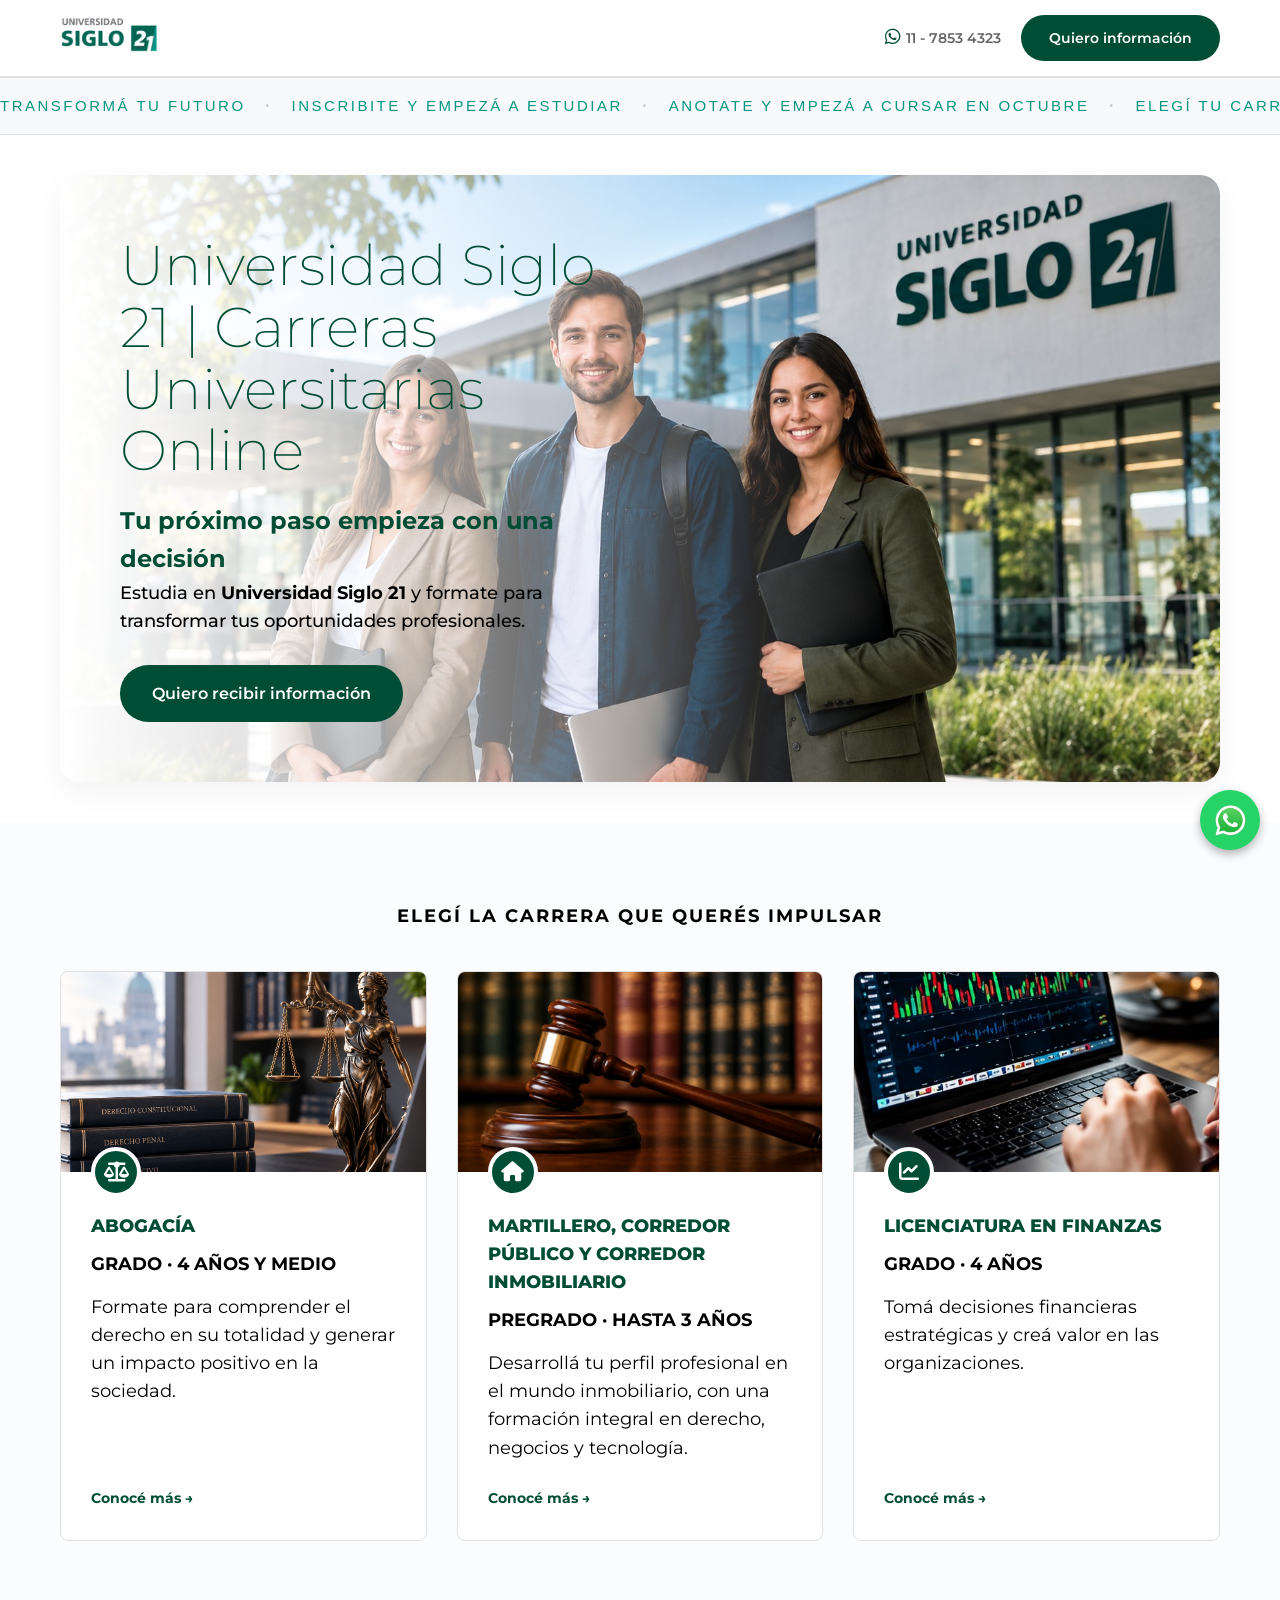
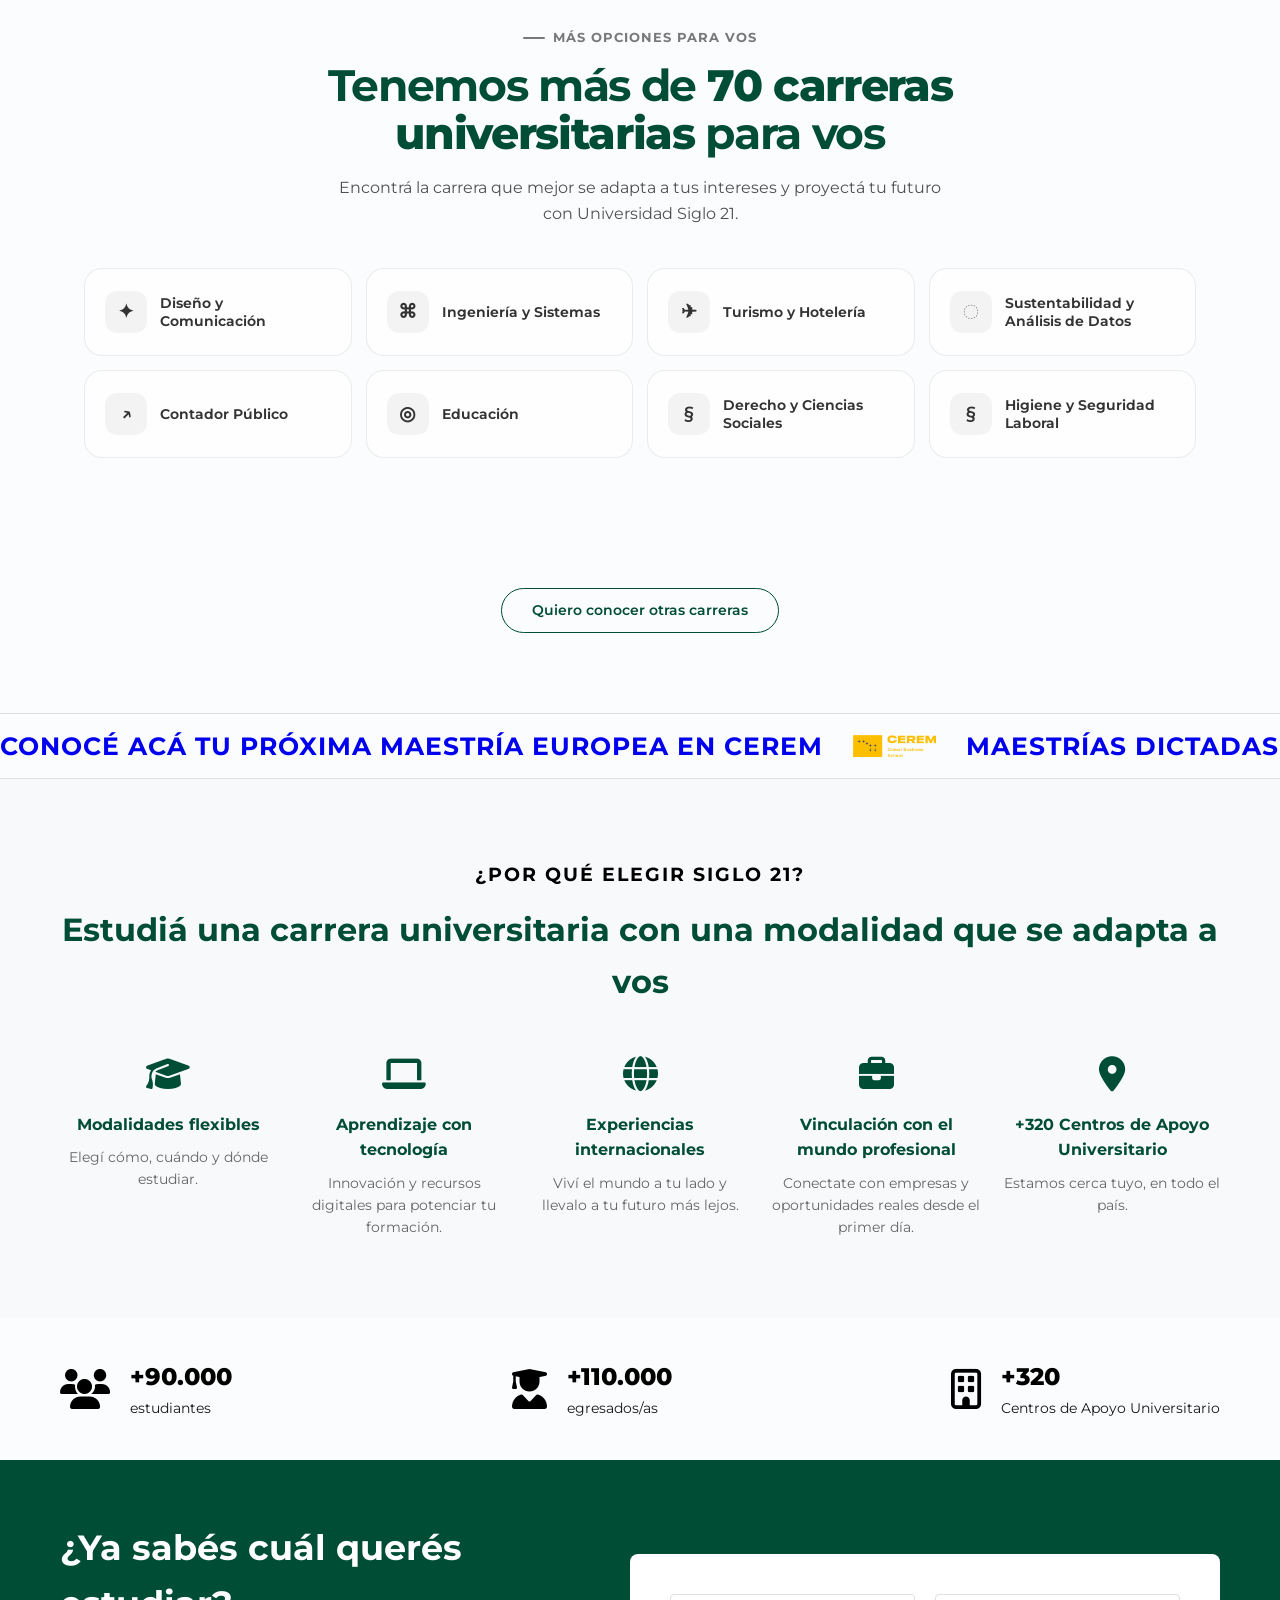
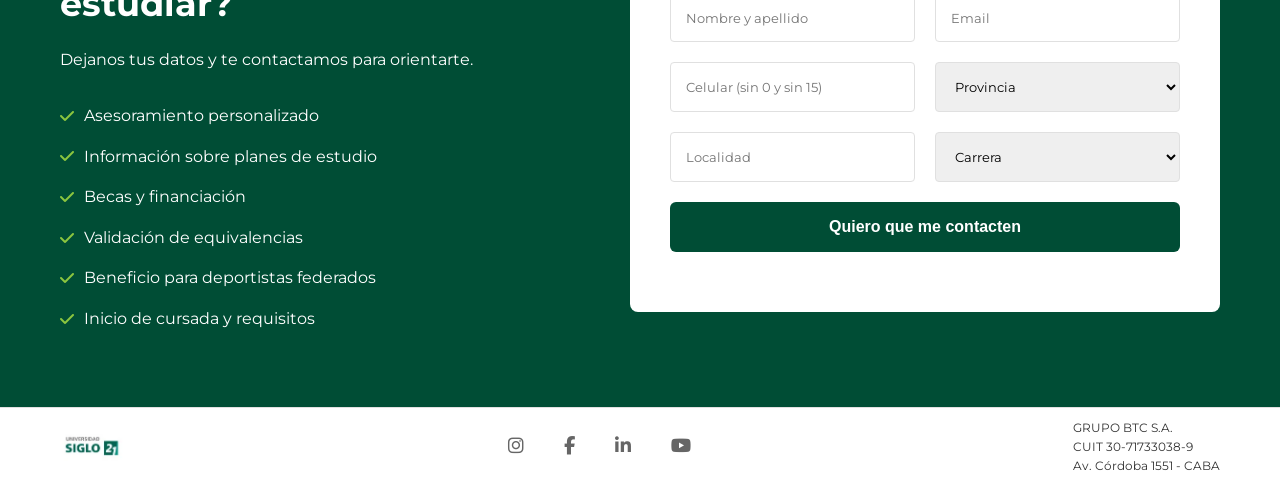
==== commit 0790a46c: "keywords" ====
--- a/index.html
+++ b/index.html
@@ -34,16 +34,20 @@
         <div class="marquee-track">
             <!-- Primer bloque de texto -->
             <div class="marquee-content">
-                <span>Transformá tu año. Inscribite y empezá a cursar en Octubre.</span>
+                <span>Transformá tu futuro</span>
                 <span class="separator">•</span>
             </div>
             <!-- Segundo bloque (clonado para el bucle infinito) -->
             <div class="marquee-content">
-                <span>Transformá tu año. Inscribite y empezá a cursar en Octubre.</span>
+                <span>Inscribite y empezá a estudiar</span>
                 <span class="separator">•</span>
             </div>
             <div class="marquee-content">
-                <span>Transformá tu año. Inscribite y empezá a cursar en Octubre.</span>
+                <span>Anotate y empezá a cursar en Octubre</span>
+                <span class="separator">•</span>
+            </div>
+             <div class="marquee-content">
+                <span>Elegí tu carrera y empezá a cursar en Octubre</span>
                 <span class="separator">•</span>
             </div>
         </div>
@@ -177,7 +181,7 @@
 <!-- FIN OTRAS CARRERAS -->
             
             <div class="text-center mt-4">
-                <a href="#formulario" class="btn btn-outline">Consultar por otras carreras</a>
+                <a href="#formulario" class="btn btn-outline">Quiero conocer otras carreras</a>
             </div>
         </div>
     </section>
@@ -193,11 +197,15 @@
                 <img src="image/marquesinacerem.png" alt="CEREM" class="cerem-mq-logo">
             </span>
             <span class="cerem-mq-item">
-                CONOCÉ ACÁ TU PRÓXIMA MAESTRÍA EUROPEA EN CEREM 
+                MAESTRÍAS DICTADAS EN MADRID
                 <img src="image/marquesinacerem.png" alt="CEREM" class="cerem-mq-logo">
             </span>
              <span class="cerem-mq-item">
                  CONOCÉ ACÁ TU PRÓXIMA MAESTRÍA EUROPEA EN CEREM 
+                <img src="image/marquesinacerem.png" alt="CEREM" class="cerem-mq-logo">
+            </span>
+            <span class="cerem-mq-item">
+                MAESTRÍAS DICTADAS EN MADRID
                 <img src="image/marquesinacerem.png" alt="CEREM" class="cerem-mq-logo">
             </span>
         </div>
@@ -302,6 +310,8 @@
                     <li><i class="fa-solid fa-check"></i> Asesoramiento personalizado</li>
                     <li><i class="fa-solid fa-check"></i> Información sobre planes de estudio</li>
                     <li><i class="fa-solid fa-check"></i> Becas y financiación</li>
+                    <li><i class="fa-solid fa-check"></i>Validación de equivalencias</li>
+                    <li><i class="fa-solid fa-check"></i> Beneficio para deportistas federados</li>
                     <li><i class="fa-solid fa-check"></i> Inicio de cursada y requisitos</li>
                 </ul>
             </div>
